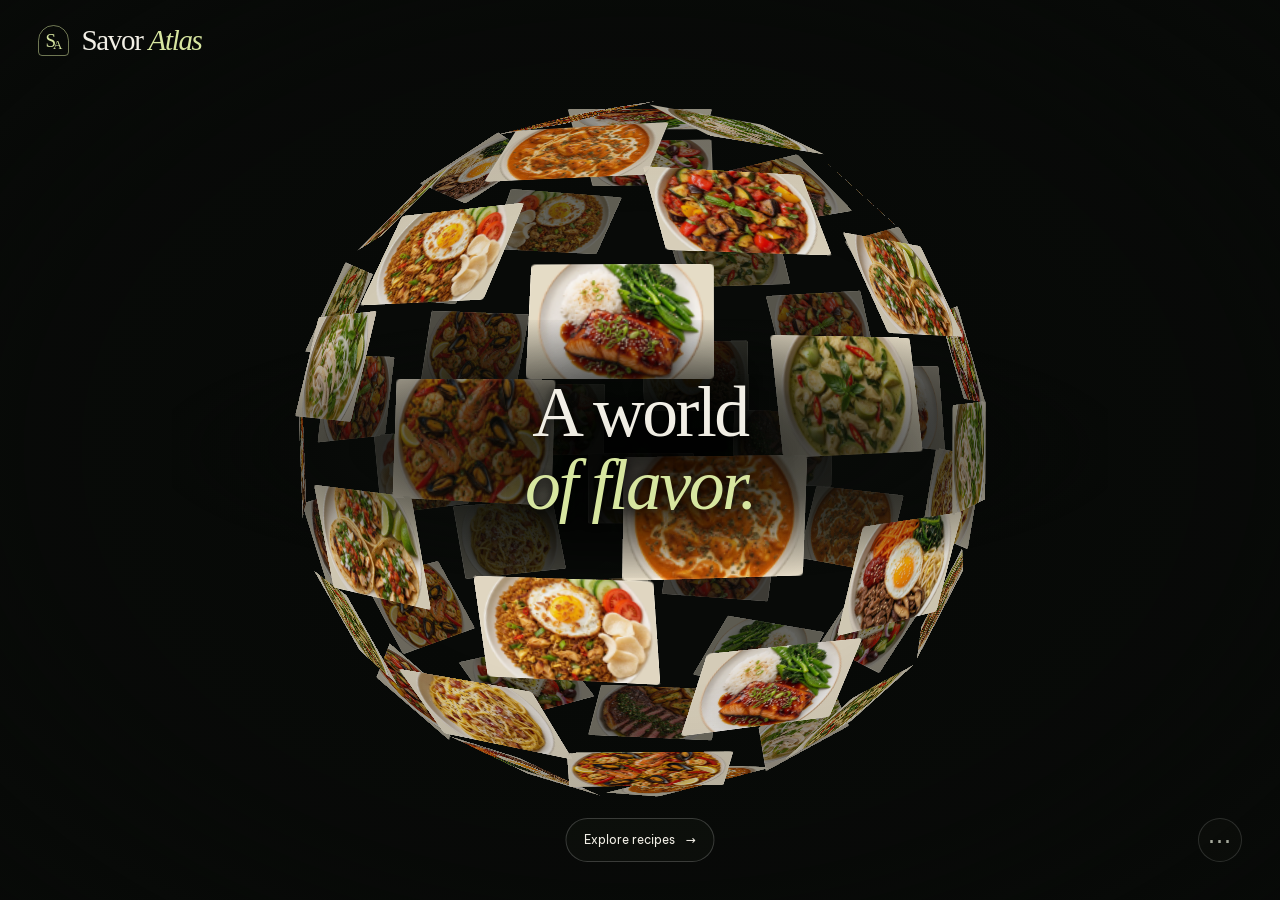
==== savor-atlas/index.html @ 6005f52f "Launch Savor Atlas world cooking experience" ====
<!doctype html>
<html lang="en">
<head>
<meta charset="utf-8"><meta name="viewport" content="width=device-width,initial-scale=1">
<meta name="description" content="Explore 12 signature dishes from 12 countries. Turn the globe, discover a recipe and cook it step by step.">
<meta name="theme-color" content="#080a08"><title>Savor Atlas — A world of recipes</title>
<link rel="icon" href="assets/cooking/favicon.svg" type="image/svg+xml">
<script>// A user's explicit choice applies to this site; the default follows the OS.
(() => {
  const key = 'savor-atlas:motion:v1';
  const system = matchMedia('(prefers-reduced-motion: reduce)');
  const changes = new EventTarget();
  const valid = value => ['system', 'full', 'reduced'].includes(value);
  let preference = 'system';
  try { const saved = localStorage.getItem(key); if (valid(saved)) preference = saved; } catch {}

  function syncFrames() {
    const message = {type: 'savor-atlas:motion', preference};
    if (parent !== window) parent.postMessage(message, location.origin);
    document.querySelector('#recipeFrame')?.contentWindow?.postMessage(message, location.origin);
  }
  function updateControls() {
    const full = document.documentElement.dataset.motion === 'full';
    document.querySelectorAll('[data-motion-toggle]').forEach(button => {
      button.setAttribute('aria-pressed', String(full));
      button.setAttribute('aria-label', full ? 'Reduce effects' : 'Enable effects');
      button.title = full ? 'Effects are on. Select to reduce motion.' : 'Enable rotation and transitions for this website.';
      button.querySelector('[data-motion-label]').textContent = full ? 'Effects: On' : 'Effects: Reduced';
    });
  }
  function apply(sync = true) {
    const reduce = preference === 'reduced' || preference === 'system' && system.matches;
    document.documentElement.dataset.motion = reduce ? 'reduced' : 'full';
    updateControls();
    changes.dispatchEvent(new Event('change'));
    if (sync) syncFrames();
  }
  window.SavorAtlasMotion = {
    get matches() { return document.documentElement.dataset.motion === 'reduced'; },
    addEventListener(...args) { changes.addEventListener(...args); },
    removeEventListener(...args) { changes.removeEventListener(...args); }
  };
  apply(false);
  document.addEventListener('DOMContentLoaded', updateControls, {once: true});
  document.addEventListener('click', event => {
    const button = event.target.closest('[data-motion-toggle]');
    if (!button) return;
    preference = window.SavorAtlasMotion.matches ? 'full' : 'reduced';
    try { localStorage.setItem(key, preference); } catch {}
    apply();
    const menu = button.closest('details');
    if (menu) { menu.open = false; menu.querySelector('summary').focus({preventScroll: true}); }
  });
  system.addEventListener('change', () => { if (preference === 'system') apply(); });
  addEventListener('storage', event => {
    if (event.key !== key && event.key !== null) return;
    preference = valid(event.newValue) ? event.newValue : 'system';
    apply(false);
  });
  addEventListener('message', event => {
    if (event.origin !== location.origin || !event.data || typeof event.data !== 'object') return;
    const child = document.querySelector('#recipeFrame')?.contentWindow;
    if (event.source !== child && !(parent !== window && event.source === parent)) return;
    if (event.data.type === 'savor-atlas:ready') syncFrames();
    else if (event.data.type === 'savor-atlas:motion' && valid(event.data.preference)) {
      preference = event.data.preference;
      apply(false);
    }
  });
})();
</script>
<style>@font-face{font-family:Be;src:url('assets/cooking/fonts/BeVietnamPro-Regular.ttf');font-display:swap;font-weight:400}
@font-face{font-family:Be;src:url('assets/cooking/fonts/BeVietnamPro-SemiBold.ttf');font-display:swap;font-weight:600}
:root{--bg:#080a08;--panel:#10130f;--ink:#f2efe6;--muted:#a7ab9e;--line:#ffffff24;--accent:#d7e6a0;--serif:Georgia,'Times New Roman',serif;--sans:Be,system-ui,sans-serif;--pad:clamp(18px,3vw,44px);--safe:env(safe-area-inset-bottom,0px);--ease:cubic-bezier(.22,.61,.36,1);--persp:1150px;--cw:170px;--hw:min(58vw,650px)}
*{box-sizing:border-box;margin:0;padding:0}html,body{height:100%;height:100dvh;overflow:hidden;background:var(--bg);color:var(--ink)}body{font:400 14px/1.5 var(--sans);-webkit-font-smoothing:antialiased}button,a{color:inherit;font:inherit;-webkit-tap-highlight-color:transparent;touch-action:manipulation}button{border:0;background:none;cursor:pointer}a{text-decoration:none}img{display:block;max-width:100%}[hidden]{display:none!important}button:focus-visible,a:focus-visible,[tabindex]:focus-visible,summary:focus-visible{outline:2px solid var(--accent);outline-offset:4px}.sr-only{position:absolute;width:1px;height:1px;overflow:hidden;clip:rect(0,0,0,0);white-space:nowrap}.skip-link{position:fixed;z-index:120;top:10px;left:16px;padding:12px 18px;background:var(--accent);color:#192019;transform:translateY(-180%)}.skip-link:focus{transform:none}
header{position:fixed;inset:0 0 auto;z-index:60;display:flex;align-items:center;padding:calc(18px + env(safe-area-inset-top,0px)) var(--pad) 18px;pointer-events:none}.brand{display:flex;align-items:center;gap:12px;min-height:44px;pointer-events:auto}.brand-name{font:400 29px/1 var(--serif);letter-spacing:-.045em}.brand-name em{color:var(--accent)}.brand-mark{height:31px;width:31px;border:1px solid #d7e6a080;border-radius:50% 50% 4px 4px;display:flex;justify-content:center;align-items:center;font:19px/1 var(--serif);color:var(--accent)}.brand-mark span{font-size:13px;margin-left:-3px;margin-top:8px}
#stage{position:fixed;inset:0;z-index:10;perspective:var(--persp);perspective-origin:50% 50%;overflow:hidden;touch-action:none;cursor:default;transition:opacity .35s}#stage.dragging{cursor:grabbing}#stage:focus-visible{outline-offset:-5px}#world,#orb{position:absolute;width:0;height:0;transform-style:preserve-3d}#world{top:var(--sphere-y,50%);left:50%;will-change:transform}#orb{top:0;left:0}#headline{position:absolute;top:var(--sphere-y,50%);left:50%;width:var(--hw);margin-left:calc(var(--hw)/-2);text-align:center;font:400 clamp(38px,5.6vw,80px)/1.02 var(--serif);letter-spacing:-.035em;pointer-events:none;user-select:none;text-shadow:0 2px 12px #000,0 4px 50px #0009;z-index:2}#headline .inner{position:absolute;top:0;left:0;width:100%;transform:translateY(-50%)}#headline .inner::before{content:'';position:absolute;inset:-38% -22%;background:radial-gradient(ellipse,#080a08df 0%,#080a08a3 36%,#080a0800 74%);z-index:-1}#headline em{font-weight:400;color:var(--accent)}
.sphere-card{position:absolute;top:0;left:0;width:var(--cw);height:calc(var(--cw)/1.5);margin-left:calc(var(--cw)/-2);margin-top:calc(var(--cw)/-3);cursor:pointer;user-select:none}.sphere-card figure{position:relative;width:100%;height:100%;overflow:hidden;border-radius:4px;background:#28291e;transition:box-shadow 180ms,filter 180ms}.sphere-card img{width:100%;height:100%;object-fit:cover;pointer-events:none;opacity:0;transition:opacity .5s}.sphere-card img.ready{opacity:1}.sphere-card figure::after{content:'';position:absolute;inset:0;background:rgba(8,10,8,var(--d,0));box-shadow:inset 0 0 0 1px #ffffff18;pointer-events:none}.sphere-card.is-previewed figure{box-shadow:0 0 0 2px var(--accent),0 0 25px #d7e6a026}#orb.previewing .sphere-card:not(.is-previewed) figure{filter:brightness(.9)}.vignette{position:fixed;inset:0;z-index:12;pointer-events:none;background:radial-gradient(ellipse at center,transparent 37%,#080a0820 68%,#080a08bb 100%)}
.button{display:inline-flex;align-items:center;justify-content:center;gap:10px;min-height:44px;padding:10px 18px;border:1px solid #ffffff30;border-radius:999px;background:#10150e80;font-size:12px;line-height:1.4;transition:background .2s,border-color .2s}.button:hover{border-color:#d7e6a080;background:#d7e6a00d}.hero-cta{position:fixed;z-index:25;left:50%;bottom:calc(38px + var(--safe));transform:translateX(-50%);max-width:calc(100vw - 128px);white-space:nowrap}.load-note{position:fixed;z-index:25;left:50%;bottom:10px;transform:translateX(-50%);max-width:calc(100vw - 112px);white-space:nowrap;text-align:center;font-size:10px;color:#9aa28f}
.atlas-controls{position:fixed;z-index:27;right:var(--pad);bottom:calc(38px + var(--safe));width:44px;height:44px}.atlas-controls summary{list-style:none;width:44px;height:44px;display:grid;place-items:center;border:1px solid #ffffff24;border-radius:50%;color:var(--muted);background:#10150e60;cursor:pointer;font-size:24px}.atlas-controls summary::-webkit-details-marker{display:none}.atlas-controls summary:hover,.atlas-controls[open] summary{border-color:#d7e6a070;color:var(--accent);background:var(--panel)}.atlas-options-panel{position:absolute;right:0;bottom:54px;width:210px;padding:7px;background:#10150ef5;border:1px solid #ffffff30;border-radius:12px;box-shadow:0 12px 30px #0007}.atlas-controls:not([open]) .atlas-options-panel{display:none}.atlas-options-panel .button{width:100%;justify-content:flex-start;border:0;border-radius:7px;background:none;font-size:12px}.atlas-options-panel .button:hover{background:#ffffff0a}.atlas-options-panel .button[aria-pressed=true]{color:var(--accent);background:#d7e6a018}
.sphere-preview{position:fixed;z-index:25;left:var(--pad);top:96px;width:278px;padding:14px;display:flex;align-items:center;gap:12px;border:1px solid #d7e6a040;border-radius:12px;background:#10150ef2;box-shadow:0 12px 36px #0005;pointer-events:none}.sphere-preview img{width:62px;height:52px;object-fit:cover;border-radius:5px}.sphere-preview p,.sphere-preview small{font-size:11px;color:var(--muted)}.sphere-preview h2{font:400 18px/1.3 var(--serif);margin:4px 0 6px;overflow-wrap:anywhere}
#recipeView{position:fixed;inset:0;z-index:100;background:#f5f1e8}#recipeFrame{width:100%;height:100%;border:0;display:block;background:#f5f1e8}#viewLoading{position:absolute;inset:0;display:grid;place-items:center;background:#f5f1e8;color:#30372f}#loadingBack{position:absolute;top:20px;right:24px;color:#30372f;border-color:#927044;background:#f5f1e8}body.recipe-view header,body.recipe-view .hero-layer,body.recipe-view .vignette{visibility:hidden}body.recipe-view #stage{opacity:0;pointer-events:none}
@media(max-width:520px){#headline{font-size:clamp(32px,10vw,40px)}.sphere-preview{width:min(278px,calc(100vw - 36px))}.brand-name{font-size:26px}.hero-cta .button{font-size:11px;padding:10px 13px}}
@media(max-height:520px){.hero-cta,.atlas-controls{bottom:12px}.load-note{display:none}#headline{font-size:clamp(26px,8.5vh,36px)}}
html[data-motion="reduced"] *,html[data-motion="reduced"] *::before,html[data-motion="reduced"] *::after{transition:none!important;animation:none!important;scroll-behavior:auto!important}
</style>
</head>
<body>
<a class="skip-link" href="#menu" id="skipMenu">Skip to recipes</a>
<header><a class="brand" href="#" id="homeLink" aria-label="Savor Atlas — Home"><span class="brand-mark" aria-hidden="true">S<span>A</span></span><span class="brand-name">Savor <em>Atlas</em></span></a></header>
<main id="stage" tabindex="0" aria-label="Interactive food globe" aria-describedby="sphereHelp"><div id="world"><div id="orb"></div></div><h1 id="headline"><span class="inner">A world<br><em>of flavor.</em></span></h1></main>
<div class="vignette" aria-hidden="true"></div>
<div class="hero-cta hero-layer"><button class="button" id="browseRecipes">Explore recipes <span aria-hidden="true">→</span></button></div>
<p id="loadNote" class="load-note hero-layer" role="status">Preparing something delicious…</p>
<details class="atlas-controls hero-layer" id="atlasOptions"><summary id="atlasOptionsToggle" aria-label="Globe settings"><span aria-hidden="true">⋯</span></summary><div class="atlas-options-panel"><button class="button" id="lockSphere" aria-pressed="false">Lock view</button><button class="button" id="resetSphere">Reset angle</button><button class="button" id="motionToggle" data-motion-toggle aria-label="Enable effects" aria-pressed="false"><span data-motion-label>Effects: Auto</span></button></div></details>
<div id="spherePreview" class="sphere-preview" hidden><img id="spherePreviewImage" alt=""><div><p id="spherePreviewMeta"></p><h2 id="spherePreviewTitle"></h2><small id="spherePreviewHint"></small></div></div>
<p class="sr-only" id="sphereHelp">Move your mouse or drag to turn the globe. Use arrow keys to rotate and Enter to open a recipe. Explore recipes opens the complete collection.</p><p class="sr-only" id="sphereStatus" role="status"></p>
<section id="recipeView" aria-label="Discover world recipes" hidden inert><iframe id="recipeFrame" title="Savor Atlas — Recipes and cooking guides" src="about:blank"></iframe><div id="viewLoading" role="status">Opening the kitchen…</div><button id="loadingBack" class="button">← Back to globe</button></section>
<script>const recipeData={
  "dishes": [
    {
      "id": "teriyaki-salmon",
      "name": "Salmon Teriyaki",
      "country": "Japan",
      "category": "Japan",
      "region": "East Asia",
      "description": "Glossy soy-and-mirin salmon, fluffy short-grain rice and crisp green vegetables. A little Japanese comfort for your dinner table.",
      "image": "teriyaki-salmon.webp",
      "prepMinutes": 10,
      "cookMinutes": 20,
      "totalMinutes": 30,
      "time": "30 min",
      "servings": 2,
      "difficulty": "Home-kitchen friendly",
      "quantities": [
        [
          "Salmon fillets",
          350,
          "g"
        ],
        [
          "Short-grain rice, dry",
          150,
          "g"
        ],
        [
          "Water for rice",
          180,
          "ml"
        ],
        [
          "Broccolini or green beans",
          150,
          "g"
        ],
        [
          "Soy sauce",
          2,
          "tbsp"
        ],
        [
          "Mirin",
          2,
          "tbsp"
        ],
        [
          "Sake",
          1,
          "tbsp"
        ],
        [
          "Sugar",
          1,
          "tsp"
        ],
        [
          "Neutral oil",
          1,
          "tbsp"
        ],
        [
          "Sesame seeds",
          1,
          "tsp"
        ],
        [
          "Scallion",
          1,
          "stalk"
        ]
      ],
      "ingredients": [
        "salmon",
        "rice",
        "soy",
        "seeds"
      ],
      "tags": [
        "Japan",
        "East Asia",
        "Step-by-step"
      ],
      "steps": [
        [
          "Cook the rice",
          "Rinse the rice until the water is mostly clear. Add the measured rice water, or follow your rice cooker’s guidance for the rice you use. Cook, then let it stand covered for 10 minutes."
        ],
        [
          "Mix the teriyaki sauce",
          "Stir together soy sauce, mirin, sake and sugar. Pat the salmon dry and check for pin bones. Thinly slice the scallion."
        ],
        [
          "Cook the vegetables",
          "Steam the broccolini or green beans for 3–5 minutes until bright and tender. Set aside while you cook the fish."
        ],
        [
          "Sear and glaze the salmon",
          "Heat the oil over medium heat. Place the salmon skin-side down for about 4–5 minutes, turn and cook the other side. Add the sauce and simmer gently, spooning it over the fish. Check the thickest part reaches 63°C / 145°F."
        ],
        [
          "Bring it to the table",
          "Serve the glazed salmon with rice and vegetables. Spoon over a little reduced sauce and finish with sesame seeds and scallion."
        ]
      ],
      "tip": "Reduce the glaze gently: soy sauce can become too salty if boiled down too far.",
      "safety": "Cook fish and shellfish to 63°C / 145°F, checked with a food thermometer. Cooking times vary with the thickness of the food.",
      "safetySource": "https://www.fsis.usda.gov/food-safety/safe-food-handling-and-preparation/food-safety-basics/safe-temperature-chart",
      "safetySourceLabel": "Safe cooking temperatures — USDA FSIS"
    },
    {
      "id": "argentine-steak",
      "name": "Bife de Chorizo",
      "country": "Argentina",
      "category": "Argentina",
      "region": "South America",
      "description": "Argentine striploin steak with parsley chimichurri and golden potato wedges. Despite its name, this is a steak, not a sausage.",
      "image": "argentine-steak.webp",
      "prepMinutes": 15,
      "cookMinutes": 30,
      "totalMinutes": 45,
      "time": "45 min",
      "servings": 2,
      "difficulty": "Home-kitchen friendly",
      "quantities": [
        [
          "Striploin steak",
          400,
          "g"
        ],
        [
          "Potatoes",
          350,
          "g"
        ],
        [
          "Flat-leaf parsley",
          20,
          "g"
        ],
        [
          "Garlic",
          2,
          "cloves"
        ],
        [
          "Olive oil",
          3,
          "tbsp"
        ],
        [
          "Red wine vinegar",
          1,
          "tbsp"
        ],
        [
          "Dried oregano",
          0.5,
          "tsp"
        ],
        [
          "Chili flakes",
          0.25,
          "tsp"
        ],
        [
          "Salt",
          0.5,
          "tsp"
        ],
        [
          "Black pepper",
          0.25,
          "tsp"
        ]
      ],
      "ingredients": [
        "beef",
        "potato",
        "herbs",
        "garlic"
      ],
      "tags": [
        "Argentina",
        "South America",
        "Step-by-step"
      ],
      "steps": [
        [
          "Roast the potatoes",
          "Heat the oven to 220°C / 425°F. Cut potatoes into wedges and toss with one third of the oil and a little salt. Roast for 25–30 minutes, turning once, until tender and golden."
        ],
        [
          "Make the chimichurri",
          "Finely chop parsley and garlic. Mix with the remaining olive oil, vinegar, oregano, chili flakes and a little salt. Let it sit while the steak cooks."
        ],
        [
          "Sear the steak",
          "Pat the steak dry and season with the remaining salt and pepper. Heat a heavy pan over medium-high heat. Sear for roughly 3–4 minutes per side; adjust for thickness and reduce the heat if the surface darkens too quickly."
        ],
        [
          "Check and rest",
          "Use a food thermometer: the middle of a whole-cut steak should reach at least 63°C / 145°F. Rest on a clean plate for at least 3 minutes before slicing."
        ],
        [
          "Serve with the herbs",
          "Slice across the grain, spoon chimichurri over the steak and add the potato wedges. Put any extra chimichurri on the table."
        ]
      ],
      "tip": "Chop the herbs by hand for a loose, bright chimichurri rather than a smooth puree.",
      "safety": "For whole-cut beef, reach at least 63°C / 145°F and rest for at least 3 minutes before slicing. Use a food thermometer rather than color alone.",
      "safetySource": "https://www.fsis.usda.gov/food-safety/safe-food-handling-and-preparation/food-safety-basics/safe-temperature-chart",
      "safetySourceLabel": "Safe cooking temperatures — USDA FSIS"
    },
    {
      "id": "thai-green-curry",
      "name": "Thai Green Curry",
      "country": "Thailand",
      "category": "Thailand",
      "region": "Southeast Asia",
      "description": "Fragrant green curry with chicken, coconut milk, tender eggplant and Thai basil. A home-kitchen version of gaeng khiao wan gai.",
      "image": "thai-green-curry.webp",
      "prepMinutes": 15,
      "cookMinutes": 20,
      "totalMinutes": 35,
      "time": "35 min",
      "servings": 2,
      "difficulty": "Home-kitchen friendly",
      "quantities": [
        [
          "Boneless chicken thigh",
          300,
          "g"
        ],
        [
          "Coconut milk",
          400,
          "ml"
        ],
        [
          "Thai green curry paste",
          1.5,
          "tbsp"
        ],
        [
          "Thai eggplants or small eggplant",
          200,
          "g"
        ],
        [
          "Water or unsalted stock",
          100,
          "ml"
        ],
        [
          "Fish sauce",
          1,
          "tbsp"
        ],
        [
          "Palm or brown sugar",
          1,
          "tsp"
        ],
        [
          "Thai basil",
          10,
          "g"
        ],
        [
          "Makrut lime leaves",
          3,
          "leaves"
        ],
        [
          "Red chili",
          0.5,
          "piece"
        ],
        [
          "Neutral oil",
          1,
          "tbsp"
        ],
        [
          "Jasmine rice, dry",
          150,
          "g"
        ]
      ],
      "ingredients": [
        "chicken",
        "coconut",
        "eggplant",
        "herbs"
      ],
      "tags": [
        "Thailand",
        "Southeast Asia",
        "Step-by-step"
      ],
      "steps": [
        [
          "Prepare the rice and vegetables",
          "Cook jasmine rice according to its package instructions. Cut eggplant into bite-size pieces, slice the chili and tear the lime leaves. Slice the chicken using a separate board."
        ],
        [
          "Bloom the curry paste",
          "Heat the oil over medium heat. Stir in the green curry paste for about 1 minute until fragrant; lower the heat if it catches."
        ],
        [
          "Build the coconut sauce",
          "Stir in a little coconut milk until the paste loosens, then add the rest along with the stock or water and lime leaves. Bring to a gentle simmer."
        ],
        [
          "Simmer the chicken and eggplant",
          "Add chicken and eggplant. Simmer gently for 10–15 minutes, until the eggplant is tender and the thickest chicken pieces reach 74°C / 165°F."
        ],
        [
          "Balance and finish",
          "Add fish sauce and sugar a little at a time, tasting as you go because curry pastes vary in saltiness. Stir in Thai basil and chili, remove the lime leaves and serve with rice."
        ]
      ],
      "tip": "Start with less curry paste if you are sensitive to heat; you can add more before the chicken goes in.",
      "safety": "Cook chicken to 74°C / 165°F at its thickest point, checked with a food thermometer. Keep raw poultry and its utensils separate from ready-to-eat ingredients.",
      "safetySource": "https://www.fsis.usda.gov/food-safety/safe-food-handling-and-preparation/food-safety-basics/safe-temperature-chart",
      "safetySourceLabel": "Safe cooking temperatures — USDA FSIS"
    },
    {
      "id": "chicken-pho",
      "name": "Chicken Pho",
      "country": "Vietnam",
      "category": "Vietnam",
      "region": "Southeast Asia",
      "description": "A weeknight take on Vietnam’s pho ga: clear, ginger-scented broth, tender chicken, rice noodles and a generous handful of herbs.",
      "image": "chicken-pho.webp",
      "prepMinutes": 15,
      "cookMinutes": 30,
      "totalMinutes": 45,
      "time": "45 min",
      "servings": 2,
      "difficulty": "Home-kitchen friendly",
      "quantities": [
        [
          "Boneless chicken breast",
          300,
          "g"
        ],
        [
          "Unsalted chicken stock",
          1200,
          "ml"
        ],
        [
          "Dried flat rice noodles",
          160,
          "g"
        ],
        [
          "Onion",
          1,
          "piece"
        ],
        [
          "Fresh ginger",
          30,
          "g"
        ],
        [
          "Star anise",
          2,
          "pieces"
        ],
        [
          "Cinnamon stick",
          0.5,
          "piece"
        ],
        [
          "Fish sauce",
          1.5,
          "tbsp"
        ],
        [
          "Sugar",
          1,
          "tsp"
        ],
        [
          "Scallions",
          2,
          "stalks"
        ],
        [
          "Cilantro and Thai basil",
          20,
          "g"
        ],
        [
          "Lime",
          1,
          "piece"
        ]
      ],
      "ingredients": [
        "chicken",
        "noodles",
        "ginger",
        "herbs"
      ],
      "tags": [
        "Vietnam",
        "Southeast Asia",
        "Step-by-step"
      ],
      "steps": [
        [
          "Toast the aromatics",
          "Halve the onion and ginger. Place cut-side down in a dry pan over medium-high heat for a few minutes until lightly charred. Briefly toast star anise and cinnamon until fragrant."
        ],
        [
          "Infuse the broth",
          "Add stock, onion, ginger and spices to a pot. Bring to a simmer and infuse for 10 minutes. This shortcut uses prepared stock rather than a long-simmered bone broth."
        ],
        [
          "Poach the chicken",
          "Add chicken and maintain a gentle simmer for about 12–18 minutes. Check the thickest part reaches 74°C / 165°F, then transfer to a clean plate and shred or slice."
        ],
        [
          "Prepare the noodles",
          "Cook rice noodles according to the packet, drain and divide between warm bowls. Thinly slice scallions and rinse the herbs."
        ],
        [
          "Season and assemble",
          "Strain the broth and season with fish sauce and sugar to taste. Add chicken to the noodles, pour over piping-hot broth, and finish with scallions, herbs and lime wedges."
        ]
      ],
      "tip": "A gentle simmer keeps the broth clear. Taste before adding more fish sauce because prepared stocks differ.",
      "safety": "Cook chicken to 74°C / 165°F at its thickest point, checked with a food thermometer. Keep raw poultry and its utensils separate from ready-to-eat ingredients.",
      "safetySource": "https://www.fsis.usda.gov/food-safety/safe-food-handling-and-preparation/food-safety-basics/safe-temperature-chart",
      "safetySourceLabel": "Safe cooking temperatures — USDA FSIS"
    },
    {
      "id": "carbonara",
      "name": "Spaghetti Carbonara",
      "country": "Italy",
      "category": "Italy",
      "region": "Southern Europe",
      "description": "A Roman classic of spaghetti, guanciale, Pecorino and black pepper. The silky sauce comes from eggs and pasta water, not cream.",
      "image": "carbonara.webp",
      "prepMinutes": 10,
      "cookMinutes": 15,
      "totalMinutes": 25,
      "time": "25 min",
      "servings": 2,
      "difficulty": "Home-kitchen friendly",
      "quantities": [
        [
          "Spaghetti",
          180,
          "g"
        ],
        [
          "Guanciale",
          80,
          "g"
        ],
        [
          "Pasteurized whole egg",
          1,
          "piece"
        ],
        [
          "Pasteurized egg yolks",
          2,
          "pieces"
        ],
        [
          "Pecorino Romano, grated",
          45,
          "g"
        ],
        [
          "Black pepper",
          0.5,
          "tsp"
        ],
        [
          "Salt for pasta water",
          1,
          "tsp"
        ],
        [
          "Reserved pasta water",
          120,
          "ml"
        ]
      ],
      "ingredients": [
        "pasta",
        "egg",
        "pecorino",
        "pepper"
      ],
      "tags": [
        "Italy",
        "Southern Europe",
        "Step-by-step"
      ],
      "steps": [
        [
          "Start the pasta",
          "Bring a pot of water to a boil and add a modest amount of salt. Cook spaghetti until al dente, following its package timing. Reserve the measured pasta water before draining."
        ],
        [
          "Render the guanciale",
          "Cut guanciale into small strips or cubes. Place in a cool skillet, bring to medium heat and cook for about 5–8 minutes until golden and its fat has rendered."
        ],
        [
          "Whisk the egg mixture",
          "In a bowl, whisk pasteurized egg and yolks with Pecorino and most of the black pepper. Add a spoonful of warm pasta water to loosen the mixture."
        ],
        [
          "Toss away from direct heat",
          "Toss drained pasta with guanciale and its fat. Take the pan completely off the heat and wait briefly so it is not sizzling, then add the egg mixture while tossing constantly."
        ],
        [
          "Make it silky",
          "Add reserved pasta water a little at a time until the sauce is glossy and coats the strands. Serve immediately with remaining pepper and a little extra cheese if desired."
        ]
      ],
      "tip": "Keep the pan off direct heat when adding the eggs. A hot, dry pan will scramble the sauce.",
      "safety": "Use pasteurized eggs for this gently heated sauce. Residual pasta heat does not reliably make an ordinary raw egg safe.",
      "safetySource": "https://www.fda.gov/food/buy-store-serve-safe-food/what-you-need-know-about-egg-safety",
      "safetySourceLabel": "Egg safety — FDA"
    },
    {
      "id": "seafood-paella",
      "name": "Seafood Paella",
      "country": "Spain",
      "category": "Spain",
      "region": "Southern Europe",
      "description": "Saffron-gold rice, shrimp, mussels and sweet pepper, cooked in a wide pan. A seafood paella adapted for a home stovetop.",
      "image": "seafood-paella.webp",
      "prepMinutes": 15,
      "cookMinutes": 30,
      "totalMinutes": 45,
      "time": "45 min",
      "servings": 2,
      "difficulty": "Home-kitchen friendly",
      "quantities": [
        [
          "Bomba or other paella rice",
          180,
          "g"
        ],
        [
          "Raw shrimp",
          200,
          "g"
        ],
        [
          "Fresh mussels, scrubbed",
          250,
          "g"
        ],
        [
          "Hot seafood stock",
          650,
          "ml"
        ],
        [
          "Tomato, grated",
          120,
          "g"
        ],
        [
          "Red bell pepper",
          100,
          "g"
        ],
        [
          "Garlic",
          2,
          "cloves"
        ],
        [
          "Olive oil",
          2,
          "tbsp"
        ],
        [
          "Smoked paprika",
          0.5,
          "tsp"
        ],
        [
          "Saffron",
          0.1,
          "g"
        ],
        [
          "Lemon",
          1,
          "piece"
        ],
        [
          "Salt",
          0.25,
          "tsp"
        ]
      ],
      "ingredients": [
        "rice",
        "shrimp",
        "saffron",
        "tomato"
      ],
      "tags": [
        "Spain",
        "Southern Europe",
        "Step-by-step"
      ],
      "steps": [
        [
          "Prepare the seafood",
          "Clean the shrimp and scrub and debeard the mussels. Discard cracked mussels and any open ones that do not close when tapped. Warm the stock and add saffron."
        ],
        [
          "Build the sofrito",
          "Heat oil in a wide skillet. Soften sliced pepper for 4–5 minutes. Add minced garlic, grated tomato and paprika; cook for 3–4 minutes until the tomato thickens."
        ],
        [
          "Add the rice",
          "Stir in the dry rice for 1 minute. Pour in hot saffron stock, spread the rice into an even layer and bring to a steady simmer. Taste the liquid and adjust salt if needed."
        ],
        [
          "Cook without constant stirring",
          "Simmer for about 10 minutes, then arrange the seafood on top. Cook another 8–12 minutes, adding a little hot water if needed. Seafood should reach 63°C / 145°F; discard mussels that remain closed after cooking."
        ],
        [
          "Rest and serve",
          "When the rice is tender and the liquid absorbed, remove from heat and cover loosely for 5 minutes. Serve with lemon wedges. Avoid scraping the pan if the bottom has burned."
        ]
      ],
      "tip": "The rice should simmer in a thin, even layer. Use a wider pan, rather than a deeper pot, when scaling up.",
      "safety": "Cook fish and shellfish to 63°C / 145°F, checked with a food thermometer. Cooking times vary with the thickness of the food.",
      "safetySource": "https://www.fsis.usda.gov/food-safety/safe-food-handling-and-preparation/food-safety-basics/safe-temperature-chart",
      "safetySourceLabel": "Safe cooking temperatures — USDA FSIS"
    },
    {
      "id": "butter-chicken",
      "name": "Butter Chicken",
      "country": "India",
      "category": "India",
      "region": "South Asia",
      "description": "A home-style murgh makhani with tender chicken, spiced tomato sauce, butter and a swirl of cream. Rich, fragrant and gently warming.",
      "image": "butter-chicken.webp",
      "prepMinutes": 25,
      "cookMinutes": 25,
      "totalMinutes": 50,
      "time": "50 min",
      "servings": 2,
      "difficulty": "Home-kitchen friendly",
      "quantities": [
        [
          "Boneless chicken thigh",
          350,
          "g"
        ],
        [
          "Plain yogurt",
          80,
          "g"
        ],
        [
          "Crushed tomatoes",
          300,
          "g"
        ],
        [
          "Butter",
          25,
          "g"
        ],
        [
          "Heavy cream",
          60,
          "ml"
        ],
        [
          "Garlic",
          3,
          "cloves"
        ],
        [
          "Fresh ginger",
          15,
          "g"
        ],
        [
          "Garam masala",
          1,
          "tsp"
        ],
        [
          "Ground cumin",
          0.5,
          "tsp"
        ],
        [
          "Kashmiri chili powder",
          0.5,
          "tsp"
        ],
        [
          "Dried fenugreek leaves",
          1,
          "tsp"
        ],
        [
          "Salt",
          0.5,
          "tsp"
        ],
        [
          "Basmati rice, dry",
          150,
          "g"
        ]
      ],
      "ingredients": [
        "chicken",
        "tomato",
        "butter",
        "spices"
      ],
      "tags": [
        "India",
        "South Asia",
        "Step-by-step"
      ],
      "steps": [
        [
          "Marinate the chicken",
          "Cut chicken into bite-size pieces. Mix with yogurt, half the grated garlic and ginger, half the garam masala, cumin, chili powder and a little salt. Cover and refrigerate for 20 minutes."
        ],
        [
          "Prepare the rice",
          "Cook basmati rice according to its packet instructions while the chicken marinates. Keep it covered until serving."
        ],
        [
          "Brown the chicken",
          "Heat half the butter in a skillet over medium heat. Lift chicken from the marinade and brown for 2–3 minutes per side. It will finish cooking in the sauce. Discard leftover raw marinade."
        ],
        [
          "Make the tomato sauce",
          "Add remaining butter, garlic and ginger to a clean section of the pan. Stir briefly, then add tomatoes and remaining garam masala. Simmer for 10 minutes; add a splash of water if too thick."
        ],
        [
          "Finish gently",
          "Return chicken to the sauce and simmer until every piece reaches 74°C / 165°F. Lower the heat and stir in cream and crushed fenugreek. Taste, adjust salt and serve with rice."
        ]
      ],
      "tip": "Do not boil hard after adding cream. A longer refrigerated marinade is optional; the stated time includes a short 20-minute marinade.",
      "safety": "Cook chicken to 74°C / 165°F at its thickest point, checked with a food thermometer. Keep raw poultry and its utensils separate from ready-to-eat ingredients.",
      "safetySource": "https://www.fsis.usda.gov/food-safety/safe-food-handling-and-preparation/food-safety-basics/safe-temperature-chart",
      "safetySourceLabel": "Safe cooking temperatures — USDA FSIS"
    },
    {
      "id": "ratatouille",
      "name": "Ratatouille",
      "country": "France",
      "category": "France",
      "region": "Western Europe",
      "description": "A rustic Provençal vegetable stew of eggplant, zucchini, peppers and ripe tomatoes. Simple ingredients, softened slowly into something generous.",
      "image": "ratatouille.webp",
      "prepMinutes": 15,
      "cookMinutes": 35,
      "totalMinutes": 50,
      "time": "50 min",
      "servings": 2,
      "difficulty": "Home-kitchen friendly",
      "quantities": [
        [
          "Eggplant",
          250,
          "g"
        ],
        [
          "Zucchini",
          200,
          "g"
        ],
        [
          "Bell pepper",
          150,
          "g"
        ],
        [
          "Ripe tomatoes",
          300,
          "g"
        ],
        [
          "Onion",
          1,
          "piece"
        ],
        [
          "Garlic",
          2,
          "cloves"
        ],
        [
          "Olive oil",
          3,
          "tbsp"
        ],
        [
          "Fresh basil",
          10,
          "g"
        ],
        [
          "Dried thyme",
          0.5,
          "tsp"
        ],
        [
          "Salt",
          0.5,
          "tsp"
        ],
        [
          "Black pepper",
          0.25,
          "tsp"
        ]
      ],
      "ingredients": [
        "eggplant",
        "zucchini",
        "tomato",
        "herbs"
      ],
      "tags": [
        "France",
        "Western Europe",
        "Step-by-step"
      ],
      "steps": [
        [
          "Cut the vegetables",
          "Dice eggplant, zucchini, pepper and tomatoes into similar bite-size pieces. Chop onion and garlic. Keep each vegetable separate."
        ],
        [
          "Brown the eggplant",
          "Heat half the oil in a wide, heavy pot over medium heat. Brown eggplant for 6–8 minutes, working in batches if necessary. Transfer to a bowl."
        ],
        [
          "Soften the base",
          "Add the remaining oil and soften onion and pepper for 5 minutes. Stir in garlic, then zucchini, and cook for another 3–4 minutes."
        ],
        [
          "Simmer slowly",
          "Return eggplant and add tomatoes, thyme, salt and pepper. Cover and simmer gently for 20–25 minutes, stirring occasionally. Uncover toward the end if the stew is too watery."
        ],
        [
          "Finish with basil",
          "Taste and adjust seasoning. Tear basil over the vegetables and let the pot rest for a few minutes before serving with bread, rice or on its own."
        ]
      ],
      "tip": "Browning the eggplant separately adds flavor and keeps the vegetables from collapsing into a puree.",
      "safety": "",
      "safetySource": "https://www.fsis.usda.gov/food-safety/safe-food-handling-and-preparation/food-safety-basics/safe-temperature-chart",
      "safetySourceLabel": "Safe cooking temperatures — USDA FSIS"
    },
    {
      "id": "bibimbap",
      "name": "Bibimbap",
      "country": "South Korea",
      "category": "South Korea",
      "region": "East Asia",
      "description": "A colorful rice bowl with separately cooked vegetables, savory beef, gochujang and a fried egg. Mix everything together just before eating.",
      "image": "bibimbap.webp",
      "prepMinutes": 20,
      "cookMinutes": 20,
      "totalMinutes": 40,
      "time": "40 min",
      "servings": 2,
      "difficulty": "Home-kitchen friendly",
      "quantities": [
        [
          "Short-grain rice, dry",
          150,
          "g"
        ],
        [
          "Water for rice",
          180,
          "ml"
        ],
        [
          "Beef sirloin, thinly sliced",
          180,
          "g"
        ],
        [
          "Carrot",
          100,
          "g"
        ],
        [
          "Spinach",
          100,
          "g"
        ],
        [
          "Bean sprouts",
          100,
          "g"
        ],
        [
          "Shiitake mushrooms",
          100,
          "g"
        ],
        [
          "Eggs",
          2,
          "pieces"
        ],
        [
          "Gochujang",
          1,
          "tbsp"
        ],
        [
          "Soy sauce",
          1,
          "tbsp"
        ],
        [
          "Sesame oil",
          2,
          "tsp"
        ],
        [
          "Neutral oil",
          1,
          "tbsp"
        ],
        [
          "Sesame seeds",
          1,
          "tsp"
        ],
        [
          "Garlic",
          1,
          "clove"
        ]
      ],
      "ingredients": [
        "rice",
        "beef",
        "egg",
        "gochujang"
      ],
      "tags": [
        "South Korea",
        "East Asia",
        "Step-by-step"
      ],
      "steps": [
        [
          "Cook rice and prepare the toppings",
          "Rinse and cook rice with its measured water, following your rice cooker’s guidance. Julienne carrots, slice mushrooms and mince garlic. Rinse spinach and bean sprouts."
        ],
        [
          "Cook the vegetables separately",
          "Blanch spinach and bean sprouts until tender, drain well and season with a little sesame oil. Sauté carrots and mushrooms separately in small portions of neutral oil."
        ],
        [
          "Cook the beef",
          "Toss beef with soy sauce and garlic. Stir-fry over medium-high heat until cooked through. For whole-cut beef, check 63°C / 145°F and allow at least 3 minutes of rest before serving."
        ],
        [
          "Prepare sauce and eggs",
          "Loosen gochujang with a little water and remaining sesame oil. Fry the eggs in the remaining neutral oil until the whites and yolks are firm."
        ],
        [
          "Arrange, then mix",
          "Divide rice between bowls. Arrange each vegetable and beef in separate sections. Add the eggs, gochujang sauce and sesame seeds. Mix thoroughly at the table so every bite gets a little of everything."
        ]
      ],
      "tip": "Cook each topping separately so its flavor and color stay distinct. Add gochujang gradually to control the heat.",
      "safety": "For whole-cut beef, reach at least 63°C / 145°F and rest for at least 3 minutes before slicing. Use a food thermometer rather than color alone. Cook eggs until both whites and yolks are firm.",
      "safetySource": "https://www.fsis.usda.gov/food-safety/safe-food-handling-and-preparation/food-safety-basics/safe-temperature-chart",
      "safetySourceLabel": "Safe cooking temperatures — USDA FSIS"
    },
    {
      "id": "chicken-tacos",
      "name": "Chicken Tacos",
      "country": "Mexico",
      "category": "Mexico",
      "region": "North America",
      "description": "Soft corn tortillas with lime-marinated chicken, white onion, cilantro and salsa. Bright, simple tacos made for sharing.",
      "image": "chicken-tacos.webp",
      "prepMinutes": 20,
      "cookMinutes": 15,
      "totalMinutes": 35,
      "time": "35 min",
      "servings": 2,
      "difficulty": "Home-kitchen friendly",
      "quantities": [
        [
          "Boneless chicken thigh",
          350,
          "g"
        ],
        [
          "Small corn tortillas",
          6,
          "pieces"
        ],
        [
          "Limes",
          2,
          "pieces"
        ],
        [
          "White onion",
          0.5,
          "piece"
        ],
        [
          "Cilantro",
          15,
          "g"
        ],
        [
          "Red salsa",
          4,
          "tbsp"
        ],
        [
          "Neutral oil",
          1,
          "tbsp"
        ],
        [
          "Ground cumin",
          0.5,
          "tsp"
        ],
        [
          "Smoked paprika",
          0.5,
          "tsp"
        ],
        [
          "Dried oregano",
          0.5,
          "tsp"
        ],
        [
          "Garlic",
          2,
          "cloves"
        ],
        [
          "Salt",
          0.5,
          "tsp"
        ]
      ],
      "ingredients": [
        "chicken",
        "tortilla",
        "lime",
        "herbs"
      ],
      "tags": [
        "Mexico",
        "North America",
        "Step-by-step"
      ],
      "steps": [
        [
          "Marinate the chicken",
          "Mix the oil, juice from half the limes, minced garlic, cumin, paprika, oregano and salt. Coat chicken and refrigerate for 15 minutes. Reserve the remaining limes for serving."
        ],
        [
          "Prepare the fresh toppings",
          "Finely chop onion and cilantro. Put them in separate bowls with the salsa. Keep this work surface separate from raw chicken preparation."
        ],
        [
          "Sear the chicken",
          "Heat a skillet over medium-high heat. Lift chicken from the marinade and cook for about 5–7 minutes per side, adjusting heat for thickness. Check the thickest part reaches 74°C / 165°F. Discard leftover raw marinade."
        ],
        [
          "Rest and warm the tortillas",
          "Rest chicken on a clean board for 3 minutes, then chop into small pieces. Warm corn tortillas briefly on both sides in a dry pan and keep wrapped in a clean towel."
        ],
        [
          "Build your tacos",
          "Fill the warm tortillas with chicken. Add onion, cilantro and salsa, then squeeze lime over each taco. Serve immediately while the tortillas are soft."
        ]
      ],
      "tip": "Warm tortillas one at a time and keep them covered; cold corn tortillas are more likely to split.",
      "safety": "Cook chicken to 74°C / 165°F at its thickest point, checked with a food thermometer. Keep raw poultry and its utensils separate from ready-to-eat ingredients.",
      "safetySource": "https://www.fsis.usda.gov/food-safety/safe-food-handling-and-preparation/food-safety-basics/safe-temperature-chart",
      "safetySourceLabel": "Safe cooking temperatures — USDA FSIS"
    },
    {
      "id": "greek-salad",
      "name": "Horiatiki Salad",
      "country": "Greece",
      "category": "Greece",
      "region": "Southern Europe",
      "description": "Greece’s village salad: ripe tomatoes, cucumber, olives and a generous piece of feta. No lettuce needed—let the vegetables do the talking.",
      "image": "greek-salad.webp",
      "prepMinutes": 15,
      "cookMinutes": 0,
      "totalMinutes": 15,
      "time": "15 min",
      "servings": 2,
      "difficulty": "Home-kitchen friendly",
      "quantities": [
        [
          "Ripe tomatoes",
          300,
          "g"
        ],
        [
          "Cucumber",
          200,
          "g"
        ],
        [
          "Green bell pepper",
          100,
          "g"
        ],
        [
          "Red onion",
          0.5,
          "piece"
        ],
        [
          "Feta cheese",
          120,
          "g"
        ],
        [
          "Kalamata olives",
          60,
          "g"
        ],
        [
          "Extra-virgin olive oil",
          2,
          "tbsp"
        ],
        [
          "Red wine vinegar",
          1,
          "tbsp"
        ],
        [
          "Dried oregano",
          0.5,
          "tsp"
        ],
        [
          "Salt",
          0.25,
          "tsp"
        ]
      ],
      "ingredients": [
        "tomato",
        "cucumber",
        "feta",
        "olive"
      ],
      "tags": [
        "Greece",
        "Southern Europe",
        "Step-by-step"
      ],
      "steps": [
        [
          "Prepare the vegetables",
          "Wash and dry tomatoes, cucumber and pepper. Cut tomatoes into wedges and cucumber into chunky half-moons. Slice pepper into thin strips."
        ],
        [
          "Slice the onion",
          "Thinly slice the red onion. If you prefer a milder flavor, soak it in cold water for 5 minutes, then drain thoroughly."
        ],
        [
          "Dress lightly",
          "Combine vegetables and olives in a bowl. Add olive oil, vinegar and a small pinch of salt. Toss gently; remember feta and olives will add salt too."
        ],
        [
          "Add the feta",
          "Place the feta on top in one generous piece or a few large chunks. Sprinkle with oregano and spoon a little dressing over it."
        ],
        [
          "Serve straight away",
          "Let the salad stand for 5 minutes so the tomatoes release some juice, then serve. A piece of bread is lovely for the dressing left in the bowl."
        ]
      ],
      "tip": "Use the ripest tomatoes you can find, and keep the feta in generous pieces rather than crumbling it finely.",
      "safety": "",
      "safetySource": "https://www.fsis.usda.gov/food-safety/safe-food-handling-and-preparation/food-safety-basics/safe-temperature-chart",
      "safetySourceLabel": "Safe cooking temperatures — USDA FSIS"
    },
    {
      "id": "nasi-goreng",
      "name": "Nasi Goreng",
      "country": "Indonesia",
      "category": "Indonesia",
      "region": "Southeast Asia",
      "description": "Indonesian fried rice with sweet kecap manis, savory chicken and a fried egg. Cucumber, tomato and crackers bring freshness and crunch.",
      "image": "nasi-goreng.webp",
      "prepMinutes": 15,
      "cookMinutes": 15,
      "totalMinutes": 30,
      "time": "30 min",
      "servings": 2,
      "difficulty": "Home-kitchen friendly",
      "quantities": [
        [
          "Cooked, chilled rice",
          400,
          "g"
        ],
        [
          "Boneless chicken thigh",
          180,
          "g"
        ],
        [
          "Eggs",
          2,
          "pieces"
        ],
        [
          "Shallots",
          2,
          "pieces"
        ],
        [
          "Garlic",
          2,
          "cloves"
        ],
        [
          "Kecap manis",
          1.5,
          "tbsp"
        ],
        [
          "Sambal oelek",
          1,
          "tsp"
        ],
        [
          "Fish sauce",
          1,
          "tsp"
        ],
        [
          "Neutral oil",
          1.5,
          "tbsp"
        ],
        [
          "Scallions",
          2,
          "stalks"
        ],
        [
          "Cucumber",
          100,
          "g"
        ],
        [
          "Tomato",
          100,
          "g"
        ],
        [
          "Shrimp crackers",
          4,
          "pieces"
        ]
      ],
      "ingredients": [
        "rice",
        "chicken",
        "egg",
        "kecap"
      ],
      "tags": [
        "Indonesia",
        "Southeast Asia",
        "Step-by-step"
      ],
      "steps": [
        [
          "Prepare cold rice and aromatics",
          "Use rice that was cooled promptly and refrigerated, not rice left at room temperature overnight. Break up clumps. Mince shallots and garlic and dice the chicken on a separate board."
        ],
        [
          "Fry the eggs",
          "Heat a little oil in a skillet. Fry eggs until both whites and yolks are firm, then transfer to a clean plate and keep warm."
        ],
        [
          "Cook the chicken",
          "Add remaining oil and soften shallots and garlic for 1 minute. Add chicken and stir-fry until it reaches 74°C / 165°F in the thickest pieces."
        ],
        [
          "Fry the rice",
          "Add sambal, then rice. Toss over medium-high heat, breaking up clumps. Stir in kecap manis and fish sauce. Reheat the rice thoroughly to 74°C / 165°F, then fold in sliced scallions."
        ],
        [
          "Plate with a fresh finish",
          "Divide fried rice between plates, top with the eggs, and add sliced cucumber, tomato and shrimp crackers. Serve immediately."
        ]
      ],
      "tip": "Cold, separate rice grains fry better than freshly cooked wet rice. Scale up by cooking in batches, not by overcrowding the pan.",
      "safety": "Use promptly cooled, refrigerated cooked rice and reheat it to 74°C / 165°F. Cook chicken to 74°C / 165°F and eggs until both whites and yolks are firm.",
      "safetySource": "https://www.fsis.usda.gov/food-safety/safe-food-handling-and-preparation/food-safety-basics/leftovers-and-food-safety",
      "safetySourceLabel": "Safe cooking temperatures — USDA FSIS"
    }
  ],
  "ingredientCatalog": {
    "salmon": [
      "Salmon",
      0
    ],
    "beef": [
      "Beef",
      1
    ],
    "chicken": [
      "Chicken",
      2
    ],
    "rice": [
      "Rice",
      3
    ],
    "asparagus": [
      "Asparagus",
      5
    ],
    "potato": [
      "Potatoes",
      6
    ],
    "garlic": [
      "Garlic",
      7
    ],
    "butter": [
      "Butter",
      9
    ],
    "herbs": [
      "Fresh herbs",
      13
    ],
    "seeds": [
      "Sesame",
      19,
      "world"
    ],
    "lemon": [
      "Lemon",
      16
    ],
    "pepper": [
      "Black pepper",
      17
    ],
    "tomato": [
      "Tomatoes",
      18
    ],
    "soy": [
      "Soy sauce",
      0,
      "world"
    ],
    "coconut": [
      "Coconut milk",
      1,
      "world"
    ],
    "eggplant": [
      "Eggplant",
      2,
      "world"
    ],
    "noodles": [
      "Rice noodles",
      3,
      "world"
    ],
    "ginger": [
      "Ginger",
      4,
      "world"
    ],
    "pasta": [
      "Spaghetti",
      5,
      "world"
    ],
    "egg": [
      "Eggs",
      6,
      "world"
    ],
    "pecorino": [
      "Pecorino",
      7,
      "world"
    ],
    "shrimp": [
      "Shrimp",
      8,
      "world"
    ],
    "saffron": [
      "Saffron",
      9,
      "world"
    ],
    "spices": [
      "Spice blend",
      10,
      "world"
    ],
    "zucchini": [
      "Zucchini",
      11,
      "world"
    ],
    "gochujang": [
      "Gochujang",
      12,
      "world"
    ],
    "tortilla": [
      "Corn tortillas",
      13,
      "world"
    ],
    "lime": [
      "Lime",
      14,
      "world"
    ],
    "cucumber": [
      "Cucumber",
      15,
      "world"
    ],
    "feta": [
      "Feta",
      16,
      "world"
    ],
    "olive": [
      "Olives",
      17,
      "world"
    ],
    "kecap": [
      "Kecap manis",
      18,
      "world"
    ]
  }
}
;
'use strict';
const $=s=>document.querySelector(s),root=document.documentElement,stage=$('#stage'),world=$('#world'),orb=$('#orb');
const recipeView=$('#recipeView'),recipeFrame=$('#recipeFrame');
const reduced=window.SavorAtlasMotion,coarse=matchMedia('(pointer:coarse)'),clamp=(v,a,b)=>Math.min(b,Math.max(a,v)),radians=Math.PI/180;
const recipes=recipeData.dishes.map(d=>({...d,title:d.name,subject:d.name,thumb:'assets/cooking/globe-'+d.id+'.webp'}));
const byId=new Map(recipes.map(d=>[d.id,d]));
const sphereRecipes=Array.from({length:60},(_,i)=>recipes[(i*5+Math.floor(i/12))%12]);
const vectors=[],sphereCards=[],thumbs=new Map(),blobURLs=[];
let R=300,perspective=1150,yaw=0,pitch=-4,velocityX=0,velocityY=0,pointer=null,raf=0,lastFrame=0,lastWidth=0,lastHeight=0,renderStamp='',activeId=null;
let hoverPoint=null,hoverAim=null,sphereLocked=false,previewCard=null,previewTimer=0,previewPoint=null;
let viewReady=false,frameStarted=false,pendingDish=null,returnFocus=null;
function resetHoverMotion(){hoverPoint=null;hoverAim=null}
function setHomeInert(inert){stage.inert=inert;$('header').inert=inert;$('.hero-cta').inert=inert;$('#atlasOptions').inert=inert;$('#skipMenu').inert=inert}
function openRecipe(id=null,trigger=null,{route=true}={}){
 if(id&&!byId.has(id))return;
 if(recipeView.hidden)returnFocus=trigger||document.activeElement;
 activeId=id;pendingDish=id;resetHoverMotion();hideSpherePreview();velocityX=velocityY=0;$('#atlasOptions').open=false;
 recipeView.hidden=false;recipeView.inert=false;document.body.classList.add('recipe-view');setHomeInert(true);
 if(route){const hash=id?'#dish='+encodeURIComponent(id):'#menu';if(location.hash!==hash)history.pushState(null,'',hash)}
 if(!frameStarted){frameStarted=true;recipeFrame.src='kitchen/index.html'+(id?'?dish='+encodeURIComponent(id):'')}
 else if(viewReady){recipeFrame.contentWindow.postMessage({type:'savor-atlas:select',id},location.origin);recipeFrame.focus()}
 wake();
}
function closeRecipes({route=true}={}){
 if(recipeView.hidden)return;
 recipeView.hidden=true;recipeView.inert=true;document.body.classList.remove('recipe-view');setHomeInert(false);activeId=null;
 if(route&&location.hash)history.pushState(null,'',location.pathname+location.search);
 resetHoverMotion();velocityX=velocityY=0;layout(true);wake();
 (returnFocus?.isConnected&&!returnFocus.closest('[inert]')?returnFocus:$('#browseRecipes')).focus({preventScroll:true});
}
function handleRoute(){
 const hash=new URLSearchParams(location.hash.slice(1));
 if(location.hash==='#menu')openRecipe(null,null,{route:false});
 else if(hash.has('dish')){const id=hash.get('dish');if(byId.has(id))openRecipe(id,null,{route:false});else{closeRecipes({route:false});history.replaceState(null,'',location.pathname+location.search);$('#sphereStatus').textContent='That recipe could not be found. Choose another dish to explore.'}}
 else closeRecipes({route:false});
}
addEventListener('message',event=>{
 if(event.origin!==location.origin||event.source!==recipeFrame.contentWindow||!event.data||typeof event.data!=='object')return;
 if(event.data.type==='savor-atlas:ready'){
  viewReady=true;$('#viewLoading').hidden=true;$('#loadingBack').hidden=true;
  if(!recipeView.hidden){recipeFrame.contentWindow.postMessage({type:'savor-atlas:select',id:pendingDish},location.origin);recipeFrame.focus()}
 }else if(event.data.type==='savor-atlas:home')closeRecipes();
 else if(event.data.type==='savor-atlas:selected'&&!recipeView.hidden&&byId.has(event.data.id)){
  activeId=event.data.id;history.replaceState(null,'','#dish='+encodeURIComponent(activeId));
 }
});
$('#browseRecipes').addEventListener('click',()=>openRecipe(null,$('#browseRecipes')));
$('#skipMenu').addEventListener('click',e=>{e.preventDefault();openRecipe(null,$('#skipMenu'))});
$('#homeLink').addEventListener('click',e=>{e.preventDefault();closeRecipes()});
$('#loadingBack').addEventListener('click',()=>closeRecipes());
addEventListener('hashchange',handleRoute);addEventListener('popstate',handleRoute);
function hideSpherePreview(){clearTimeout(previewTimer);previewTimer=0;previewPoint=null;previewCard?.classList.remove('is-previewed');previewCard=null;orb.classList.remove('previewing');$('#spherePreview').hidden=true}
function showSpherePreview(card,keyboard=false){
 if(!card||stage.inert)return;const recipe=byId.get(card.dataset.id);if(!recipe)return;
 previewCard?.classList.remove('is-previewed');previewCard=card;card.classList.add('is-previewed');orb.classList.add('previewing');
 $('#spherePreviewTitle').textContent=recipe.name;$('#spherePreviewMeta').textContent=recipe.country+' · '+recipe.time;
 $('#spherePreviewHint').textContent=keyboard?'Arrow keys to turn · Enter to open':'Select a dish to discover its recipe';
 $('#spherePreviewImage').src=recipe.thumb;$('#spherePreview').hidden=false;
 if(keyboard)$('#sphereStatus').textContent=recipe.name+'. '+recipe.time+'. Press Enter to open the recipe.';
}
function queueSpherePreview(event){
 hideSpherePreview();if(event.pointerType!=='mouse'||event.buttons||pointer||stage.inert)return;previewPoint={x:event.clientX,y:event.clientY};
 const reveal=()=>{previewTimer=0;if(!previewPoint||stage.inert||pointer)return;if(hoverAim){previewTimer=setTimeout(reveal,80);return}showSpherePreview(document.elementFromPoint(previewPoint.x,previewPoint.y)?.closest('.sphere-card'))};previewTimer=setTimeout(reveal,220);
}
function frontSphereCard(){const sx=Math.sin(pitch*radians),cx=Math.cos(pitch*radians),sy=Math.sin(yaw*radians),cy=Math.cos(yaw*radians);let index=0,depth=-Infinity;vectors.forEach((v,i)=>{const z=-v.x*sy+(-v.y*sx+v.z*cx)*cy;if(z>depth){depth=z;index=i}});return sphereCards[index]}
function updateAtlasHint(){if(loaded<sphereRecipes.length)return;$('#loadNote').textContent='';$('#loadNote').hidden=true}
function initializeSphereControls(){
 const options=$('#atlasOptions');
 const closeOptions=(focus=false)=>{options.open=false;if(focus)$('#atlasOptionsToggle').focus({preventScroll:true})};
 $('#lockSphere').addEventListener('click',()=>{sphereLocked=!sphereLocked;resetHoverMotion();hideSpherePreview();velocityX=velocityY=0;$('#lockSphere').setAttribute('aria-pressed',sphereLocked);$('#lockSphere').textContent=sphereLocked?'Unlock view':'Lock view';closeOptions(true);wake()});
 $('#resetSphere').addEventListener('click',()=>{resetHoverMotion();hideSpherePreview();velocityX=velocityY=0;yaw=0;pitch=-4;renderStamp='';closeOptions(true);wake()});
 options.addEventListener('toggle',()=>{if(options.open){hideSpherePreview();resetHoverMotion();velocityX=velocityY=0}});
 document.addEventListener('click',e=>{if(options.open&&!options.contains(e.target))closeOptions()});
 document.addEventListener('keydown',e=>{if(e.key==='Escape'&&options.open){e.preventDefault();closeOptions(true)}});
 stage.addEventListener('pointermove',queueSpherePreview);stage.addEventListener('pointerleave',hideSpherePreview);stage.addEventListener('pointerdown',hideSpherePreview);
 stage.addEventListener('focus',()=>{resetHoverMotion();velocityX=velocityY=0;showSpherePreview(frontSphereCard(),true)});stage.addEventListener('blur',hideSpherePreview);
 stage.addEventListener('keydown',e=>{
  if(e.target!==stage||e.altKey||e.ctrlKey||e.metaKey||stage.inert)return;
  if(['ArrowLeft','ArrowRight','ArrowUp','ArrowDown'].includes(e.key)){
   e.preventDefault();if(sphereLocked)return;resetHoverMotion();velocityX=velocityY=0;
   if(e.key==='ArrowLeft')yaw-=12;if(e.key==='ArrowRight')yaw+=12;if(e.key==='ArrowUp')pitch=clamp(pitch+10,-32,32);if(e.key==='ArrowDown')pitch=clamp(pitch-10,-32,32);wake();showSpherePreview(frontSphereCard(),true);
  }else if(e.key==='Enter'||e.key===' '){e.preventDefault();openRecipe((previewCard||frontSphereCard()).dataset.id,stage)}else if(e.key==='Escape')hideSpherePreview();
 });
 addEventListener('blur',hideSpherePreview);addEventListener('resize',hideSpherePreview);document.addEventListener('visibilitychange',hideSpherePreview);
}

sphereRecipes.forEach((recipe,i)=>{
 const y=1-i/(sphereRecipes.length-1)*2,r=Math.sqrt(Math.max(0,1-y*y)),angle=i*Math.PI*(3-Math.sqrt(5)),x=Math.cos(angle)*r,z=Math.sin(angle)*r;vectors.push({x,y,z,lat:Math.asin(y)/radians,lon:Math.atan2(x,z)/radians});
 const card=document.createElement('div');card.className='sphere-card';card.dataset.id=recipe.id;card.tabIndex=-1;card.setAttribute('role','button');card.setAttribute('aria-label','View recipe: '+recipe.title);const figure=document.createElement('figure'),image=document.createElement('img');image.alt=recipe.subject;image.draggable=false;figure.append(image);card.append(figure);orb.append(card);sphereCards.push(card);
});
function wake(){if(!raf&&!document.hidden)raf=requestAnimationFrame(frame)}
function layout(force=false){
 const w=innerWidth,h=innerHeight;if(!force&&w===lastWidth&&h===lastHeight)return;lastWidth=w;lastHeight=h;
 const controls=$('.atlas-controls').getBoundingClientRect();
 const top=Math.max($('header').getBoundingClientRect().bottom+8,controls.left<w/2&&controls.right>w/2?controls.bottom+8:0);
 const bottom=$('.hero-cta').getBoundingClientRect().top-8;
 // Leave room for perspective and tangent cards, with the whole atlas in view.
 R=Math.max(44,Math.min(360,h*.36,w*.44,(bottom-top)/2/1.08));
 root.style.setProperty('--sphere-y',((top+bottom)/2)+'px');
 root.style.setProperty('--cw',Math.round(Math.max(68,R*(w<=640?.39:.42)))+'px');
 perspective=w<=380?620:w<=640?760:w<=900?920:1150;root.style.setProperty('--persp',perspective+'px');
 sphereCards.forEach((card,i)=>{const v=vectors[i];card.style.transform=`translate3d(${v.x*R}px,${-v.y*R}px,${v.z*R}px) rotateY(${v.lon}deg) rotateX(${v.lat}deg)`});renderStamp='';wake();
}
function frame(time){
 raf=0;const dt=lastFrame?clamp((time-lastFrame)/16.667,.25,2):1;lastFrame=time;const paused=sphereLocked||!recipeView.hidden;
 if(!pointer&&!paused){
  if(reduced.matches)velocityX=velocityY=0;
  if(hoverAim){const follow=1-Math.exp(-dt*16.667/(reduced.matches?85:115));yaw+=(hoverAim.yaw-yaw)*follow;pitch+=(hoverAim.pitch-pitch)*follow;if(Math.abs(hoverAim.yaw-yaw)<.01&&Math.abs(hoverAim.pitch-pitch)<.01){yaw=hoverAim.yaw;pitch=hoverAim.pitch;hoverAim=null}}
  else{const decay=Math.pow(.94,dt),travel=(1-decay)/.06;yaw+=velocityX*travel;pitch+=velocityY*travel;velocityX*=decay;velocityY*=decay;if(Math.abs(velocityX)<.002)velocityX=0;if(Math.abs(velocityY)<.002)velocityY=0}
 }
 const bounded=clamp(pitch,-32,32);if(bounded!==pitch)velocityY=0;pitch=bounded;
 const stamp=[pitch.toFixed(4),yaw.toFixed(4),R,activeId].join('|');
 if(stamp!==renderStamp){renderStamp=stamp;world.style.transform=`translateZ(0px) rotateY(${yaw}deg) rotateX(${pitch}deg)`;const sinX=Math.sin(pitch*radians),cosX=Math.cos(pitch*radians),sinY=Math.sin(yaw*radians),cosY=Math.cos(yaw*radians);vectors.forEach((v,i)=>{const zf=-v.x*sinY+(-v.y*sinX+v.z*cosX)*cosY,base=.14+.86*Math.pow(clamp((zf+1)/2,0,1),.85);let dim=1-base;if(activeId)dim=Math.min(.95,dim+.72);const value=dim.toFixed(3);if(sphereCards[i]._d!==value){sphereCards[i].style.setProperty('--d',value);sphereCards[i]._d=value}})}
 if(!paused&&(hoverAim||Math.abs(velocityX)>0||Math.abs(velocityY)>0))wake();else lastFrame=0;
}
function followMouse(event){
 if(event.pointerType!=='mouse'||event.buttons||sphereLocked||stage.inert)return;
 const current={x:event.clientX,y:event.clientY};
 if(hoverPoint){const dx=current.x-hoverPoint.x,dy=current.y-hoverPoint.y;if(dx||dy){const aim={yaw:(hoverAim?.yaw??yaw)+dx*.16,pitch:clamp((hoverAim?.pitch??pitch)-dy*.12,-32,32)};
  // Dampen only deliberate input, with a shorter settling time for reduced motion.
  hoverAim=aim;
  velocityX=velocityY=0;wake()}}
 hoverPoint=current;
}
stage.addEventListener('pointerenter',event=>{if(event.pointerType==='mouse')hoverPoint={x:event.clientX,y:event.clientY}});
stage.addEventListener('pointerleave',()=>{hoverPoint=null});
stage.addEventListener('pointermove',event=>{if(!pointer)followMouse(event)});
stage.addEventListener('pointerdown',event=>{if(event.button!==0||pointer||activeId)return;resetHoverMotion();pointer={id:event.pointerId,x:event.clientX,y:event.clientY,lastX:event.clientX,lastY:event.clientY,time:event.timeStamp,card:document.elementFromPoint(event.clientX,event.clientY)?.closest('.sphere-card')||null,touch:event.pointerType==='touch',decided:event.pointerType!=='touch',distance:0};velocityX=velocityY=0;if(!sphereLocked)stage.classList.add('dragging');if(!pointer.touch){stage.setPointerCapture(event.pointerId);event.preventDefault()}});
stage.addEventListener('pointermove',event=>{if(!pointer||pointer.id!==event.pointerId)return;const dx=event.clientX-pointer.x,dy=event.clientY-pointer.y;pointer.distance=Math.max(pointer.distance,Math.hypot(dx,dy));if(pointer.touch&&!pointer.decided){if(pointer.distance<10)return;if(Math.abs(dy)>Math.abs(dx)*1.15){pointer=null;stage.classList.remove('dragging');return}pointer.decided=true;stage.setPointerCapture(event.pointerId)}if(sphereLocked)return;const vx=(event.clientX-pointer.lastX)*.13,vy=-(event.clientY-pointer.lastY)*.13,dt=Math.max(8,event.timeStamp-pointer.time)/16.667;yaw+=vx;pitch=clamp(pitch+vy,-32,32);velocityX=clamp(vx/dt,-4,4);velocityY=clamp(vy/dt,-4,4);pointer.lastX=event.clientX;pointer.lastY=event.clientY;pointer.time=event.timeStamp;wake()});
function endPointer(event,cancel=false){if(!pointer||pointer.id!==event.pointerId)return;const start=pointer;pointer=null;stage.classList.remove('dragging');if(stage.hasPointerCapture(event.pointerId))stage.releasePointerCapture(event.pointerId);if(cancel||reduced.matches||sphereLocked||event.timeStamp-start.time>100)velocityX=velocityY=0;if(!cancel&&start.distance<(coarse.matches?14:6)&&start.card){velocityX=velocityY=0;openRecipe(start.card.dataset.id,start.card)}wake()}
stage.addEventListener('pointerup',event=>endPointer(event));stage.addEventListener('pointercancel',event=>endPointer(event,true));stage.addEventListener('lostpointercapture',event=>endPointer(event,true));
addEventListener('blur',()=>{resetHoverMotion();velocityX=velocityY=0});
addEventListener('resize',()=>layout());addEventListener('orientationchange',()=>setTimeout(()=>layout(true),220));if(window.visualViewport)visualViewport.addEventListener('resize',()=>layout());document.fonts?.ready.then(()=>layout(true));document.addEventListener('visibilitychange',()=>{resetHoverMotion();if(document.hidden){cancelAnimationFrame(raf);raf=0;lastFrame=0;velocityX=velocityY=0}else wake()});reduced.addEventListener('change',()=>{resetHoverMotion();velocityX=velocityY=0;wake()});
function downscale(image,max){if(image.naturalWidth<=max)return Promise.resolve(image.src);return new Promise(resolve=>{try{const canvas=document.createElement('canvas');canvas.width=max;canvas.height=Math.round(image.naturalHeight*max/image.naturalWidth);canvas.getContext('2d').drawImage(image,0,0,canvas.width,canvas.height);canvas.toBlob(blob=>{if(!blob)return resolve(image.src);const url=URL.createObjectURL(blob);blobURLs.push(url);resolve(url)},'image/webp',.86)}catch{resolve(image.src)}})}
let loaded=0;const queue=sphereRecipes.map((recipe,i)=>i).sort((a,b)=>vectors[b].z-vectors[a].z);
async function loadThumbnail(i){return new Promise(resolve=>{const recipe=sphereRecipes[i],image=new Image();image.crossOrigin='anonymous';image.decoding='async';let settled=false;const finish=url=>{if(settled)return;settled=true;clearTimeout(timer);thumbs.set(recipe.id,url);const cardImage=sphereCards[i].querySelector('img');cardImage.onload=()=>cardImage.classList.add('ready');cardImage.src=url;loaded++;if(loaded===sphereRecipes.length)updateAtlasHint();else $('#loadNote').textContent=`${loaded} / ${sphereRecipes.length} food previews ready`;resolve()};const timer=setTimeout(()=>finish(recipe.thumb),8000);image.onload=async()=>finish(await downscale(image,innerWidth<=640?520:760));image.onerror=()=>finish(recipe.thumb);image.src=recipe.thumb})}
async function thumbnailWorker(){while(queue.length)await loadThumbnail(queue.shift())}
initializeSphereControls();layout(true);handleRoute();for(let i=0;i<4;i++)thumbnailWorker();
addEventListener('pagehide',event=>{cancelAnimationFrame(raf);raf=0;if(!event.persisted)blobURLs.forEach(url=>URL.revokeObjectURL(url))});addEventListener('pageshow',()=>{layout(true);wake()});
</script>
</body></html>
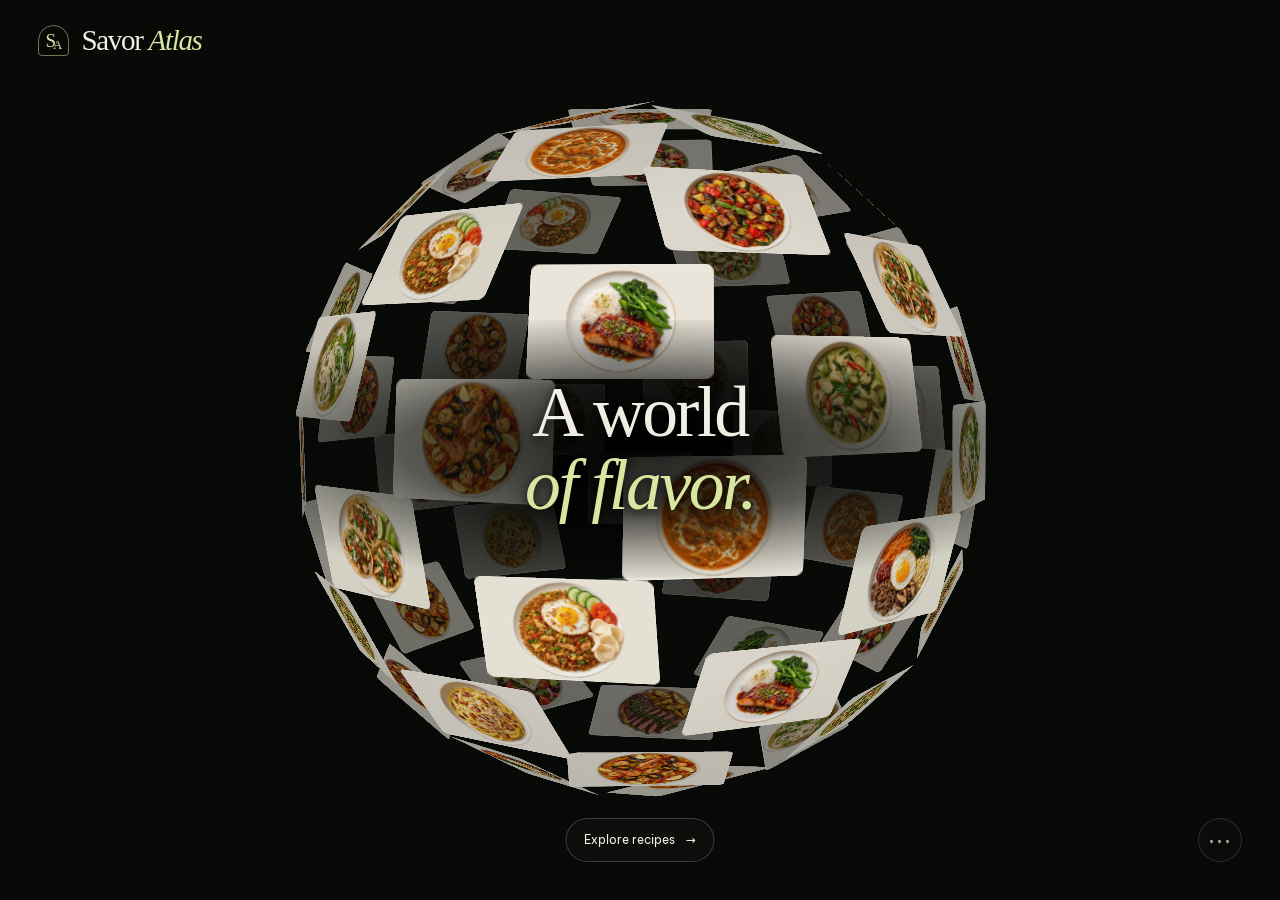
==== commit beacfb9f: "Fix cropped food images and refine mobile recipe experience" ====
--- a/savor-atlas/index.html
+++ b/savor-atlas/index.html
@@ -83,6 +83,12 @@
 @media(max-width:520px){#headline{font-size:clamp(32px,10vw,40px)}.sphere-preview{width:min(278px,calc(100vw - 36px))}.brand-name{font-size:26px}.hero-cta .button{font-size:11px;padding:10px 13px}}
 @media(max-height:520px){.hero-cta,.atlas-controls{bottom:12px}.load-note{display:none}#headline{font-size:clamp(26px,8.5vh,36px)}}
 html[data-motion="reduced"] *,html[data-motion="reduced"] *::before,html[data-motion="reduced"] *::after{transition:none!important;animation:none!important;scroll-behavior:auto!important}
+
+/* Each tile shows the complete plate; one-finger rotation still permits pinch zoom. */
+#stage{touch-action:pinch-zoom}
+.sphere-card img,.sphere-preview img{object-fit:contain;background:#eee8dc}
+.sphere-card figure{border-radius:7px}
+.button:active,.atlas-controls summary:active{background:#d7e6a022}
 </style>
 </head>
 <body>
@@ -1596,7 +1602,7 @@
 const recipes=recipeData.dishes.map(d=>({...d,title:d.name,subject:d.name,thumb:'assets/cooking/globe-'+d.id+'.webp'}));
 const byId=new Map(recipes.map(d=>[d.id,d]));
 const sphereRecipes=Array.from({length:60},(_,i)=>recipes[(i*5+Math.floor(i/12))%12]);
-const vectors=[],sphereCards=[],thumbs=new Map(),blobURLs=[];
+const vectors=[],sphereCards=[],thumbs=new Map(),thumbnailLoads=new Map();
 let R=300,perspective=1150,yaw=0,pitch=-4,velocityX=0,velocityY=0,pointer=null,raf=0,lastFrame=0,lastWidth=0,lastHeight=0,renderStamp='',activeId=null;
 let hoverPoint=null,hoverAim=null,sphereLocked=false,previewCard=null,previewTimer=0,previewPoint=null;
 let viewReady=false,frameStarted=false,pendingDish=null,returnFocus=null;
@@ -1677,7 +1683,7 @@
 
 sphereRecipes.forEach((recipe,i)=>{
  const y=1-i/(sphereRecipes.length-1)*2,r=Math.sqrt(Math.max(0,1-y*y)),angle=i*Math.PI*(3-Math.sqrt(5)),x=Math.cos(angle)*r,z=Math.sin(angle)*r;vectors.push({x,y,z,lat:Math.asin(y)/radians,lon:Math.atan2(x,z)/radians});
- const card=document.createElement('div');card.className='sphere-card';card.dataset.id=recipe.id;card.tabIndex=-1;card.setAttribute('role','button');card.setAttribute('aria-label','View recipe: '+recipe.title);const figure=document.createElement('figure'),image=document.createElement('img');image.alt=recipe.subject;image.draggable=false;figure.append(image);card.append(figure);orb.append(card);sphereCards.push(card);
+ const card=document.createElement('div');card.className='sphere-card';card.dataset.id=recipe.id;card.tabIndex=-1;card.setAttribute('role','button');card.setAttribute('aria-label','View recipe: '+recipe.title);const figure=document.createElement('figure'),image=document.createElement('img');image.alt=recipe.subject;image.draggable=false;image.width=480;image.height=320;image.decoding='async';figure.append(image);card.append(figure);orb.append(card);sphereCards.push(card);
 });
 function wake(){if(!raf&&!document.hidden)raf=requestAnimationFrame(frame)}
 function layout(force=false){
@@ -1717,16 +1723,27 @@
 stage.addEventListener('pointerleave',()=>{hoverPoint=null});
 stage.addEventListener('pointermove',event=>{if(!pointer)followMouse(event)});
 stage.addEventListener('pointerdown',event=>{if(event.button!==0||pointer||activeId)return;resetHoverMotion();pointer={id:event.pointerId,x:event.clientX,y:event.clientY,lastX:event.clientX,lastY:event.clientY,time:event.timeStamp,card:document.elementFromPoint(event.clientX,event.clientY)?.closest('.sphere-card')||null,touch:event.pointerType==='touch',decided:event.pointerType!=='touch',distance:0};velocityX=velocityY=0;if(!sphereLocked)stage.classList.add('dragging');if(!pointer.touch){stage.setPointerCapture(event.pointerId);event.preventDefault()}});
-stage.addEventListener('pointermove',event=>{if(!pointer||pointer.id!==event.pointerId)return;const dx=event.clientX-pointer.x,dy=event.clientY-pointer.y;pointer.distance=Math.max(pointer.distance,Math.hypot(dx,dy));if(pointer.touch&&!pointer.decided){if(pointer.distance<10)return;if(Math.abs(dy)>Math.abs(dx)*1.15){pointer=null;stage.classList.remove('dragging');return}pointer.decided=true;stage.setPointerCapture(event.pointerId)}if(sphereLocked)return;const vx=(event.clientX-pointer.lastX)*.13,vy=-(event.clientY-pointer.lastY)*.13,dt=Math.max(8,event.timeStamp-pointer.time)/16.667;yaw+=vx;pitch=clamp(pitch+vy,-32,32);velocityX=clamp(vx/dt,-4,4);velocityY=clamp(vy/dt,-4,4);pointer.lastX=event.clientX;pointer.lastY=event.clientY;pointer.time=event.timeStamp;wake()});
+stage.addEventListener('pointermove',event=>{if(!pointer||pointer.id!==event.pointerId)return;const dx=event.clientX-pointer.x,dy=event.clientY-pointer.y;pointer.distance=Math.max(pointer.distance,Math.hypot(dx,dy));if(pointer.touch&&!pointer.decided){if(pointer.distance<10)return;pointer.decided=true;stage.setPointerCapture(event.pointerId)}if(sphereLocked)return;const vx=(event.clientX-pointer.lastX)*.13,vy=-(event.clientY-pointer.lastY)*.13,dt=Math.max(8,event.timeStamp-pointer.time)/16.667;yaw+=vx;pitch=clamp(pitch+vy,-32,32);velocityX=clamp(vx/dt,-4,4);velocityY=clamp(vy/dt,-4,4);pointer.lastX=event.clientX;pointer.lastY=event.clientY;pointer.time=event.timeStamp;wake()});
 function endPointer(event,cancel=false){if(!pointer||pointer.id!==event.pointerId)return;const start=pointer;pointer=null;stage.classList.remove('dragging');if(stage.hasPointerCapture(event.pointerId))stage.releasePointerCapture(event.pointerId);if(cancel||reduced.matches||sphereLocked||event.timeStamp-start.time>100)velocityX=velocityY=0;if(!cancel&&start.distance<(coarse.matches?14:6)&&start.card){velocityX=velocityY=0;openRecipe(start.card.dataset.id,start.card)}wake()}
 stage.addEventListener('pointerup',event=>endPointer(event));stage.addEventListener('pointercancel',event=>endPointer(event,true));stage.addEventListener('lostpointercapture',event=>endPointer(event,true));
 addEventListener('blur',()=>{resetHoverMotion();velocityX=velocityY=0});
 addEventListener('resize',()=>layout());addEventListener('orientationchange',()=>setTimeout(()=>layout(true),220));if(window.visualViewport)visualViewport.addEventListener('resize',()=>layout());document.fonts?.ready.then(()=>layout(true));document.addEventListener('visibilitychange',()=>{resetHoverMotion();if(document.hidden){cancelAnimationFrame(raf);raf=0;lastFrame=0;velocityX=velocityY=0}else wake()});reduced.addEventListener('change',()=>{resetHoverMotion();velocityX=velocityY=0;wake()});
-function downscale(image,max){if(image.naturalWidth<=max)return Promise.resolve(image.src);return new Promise(resolve=>{try{const canvas=document.createElement('canvas');canvas.width=max;canvas.height=Math.round(image.naturalHeight*max/image.naturalWidth);canvas.getContext('2d').drawImage(image,0,0,canvas.width,canvas.height);canvas.toBlob(blob=>{if(!blob)return resolve(image.src);const url=URL.createObjectURL(blob);blobURLs.push(url);resolve(url)},'image/webp',.86)}catch{resolve(image.src)}})}
 let loaded=0;const queue=sphereRecipes.map((recipe,i)=>i).sort((a,b)=>vectors[b].z-vectors[a].z);
-async function loadThumbnail(i){return new Promise(resolve=>{const recipe=sphereRecipes[i],image=new Image();image.crossOrigin='anonymous';image.decoding='async';let settled=false;const finish=url=>{if(settled)return;settled=true;clearTimeout(timer);thumbs.set(recipe.id,url);const cardImage=sphereCards[i].querySelector('img');cardImage.onload=()=>cardImage.classList.add('ready');cardImage.src=url;loaded++;if(loaded===sphereRecipes.length)updateAtlasHint();else $('#loadNote').textContent=`${loaded} / ${sphereRecipes.length} food previews ready`;resolve()};const timer=setTimeout(()=>finish(recipe.thumb),8000);image.onload=async()=>finish(await downscale(image,innerWidth<=640?520:760));image.onerror=()=>finish(recipe.thumb);image.src=recipe.thumb})}
+function loadThumbnailSource(recipe){
+ if(!thumbnailLoads.has(recipe.id))thumbnailLoads.set(recipe.id,new Promise(resolve=>{
+  const image=new Image();image.decoding='async';let settled=false;
+  const finish=()=>{if(settled)return;settled=true;clearTimeout(timer);thumbs.set(recipe.id,recipe.thumb);resolve(recipe.thumb)};
+  const timer=setTimeout(finish,8000);image.onload=finish;image.onerror=finish;image.src=recipe.thumb;
+ }));
+ return thumbnailLoads.get(recipe.id);
+}
+async function loadThumbnail(i){
+ const recipe=sphereRecipes[i],url=await loadThumbnailSource(recipe),cardImage=sphereCards[i].querySelector('img');
+ await new Promise(resolve=>{const finish=()=>{cardImage.classList.add('ready');resolve()};cardImage.onload=finish;cardImage.onerror=finish;cardImage.src=url;if(cardImage.complete)finish()});
+ loaded++;if(loaded===sphereRecipes.length)updateAtlasHint();else $('#loadNote').textContent=`${loaded} / ${sphereRecipes.length} food previews ready`;
+}
 async function thumbnailWorker(){while(queue.length)await loadThumbnail(queue.shift())}
 initializeSphereControls();layout(true);handleRoute();for(let i=0;i<4;i++)thumbnailWorker();
-addEventListener('pagehide',event=>{cancelAnimationFrame(raf);raf=0;if(!event.persisted)blobURLs.forEach(url=>URL.revokeObjectURL(url))});addEventListener('pageshow',()=>{layout(true);wake()});
+addEventListener('pagehide',()=>{cancelAnimationFrame(raf);raf=0});addEventListener('pageshow',()=>{layout(true);wake()});
 </script>
 </body></html>
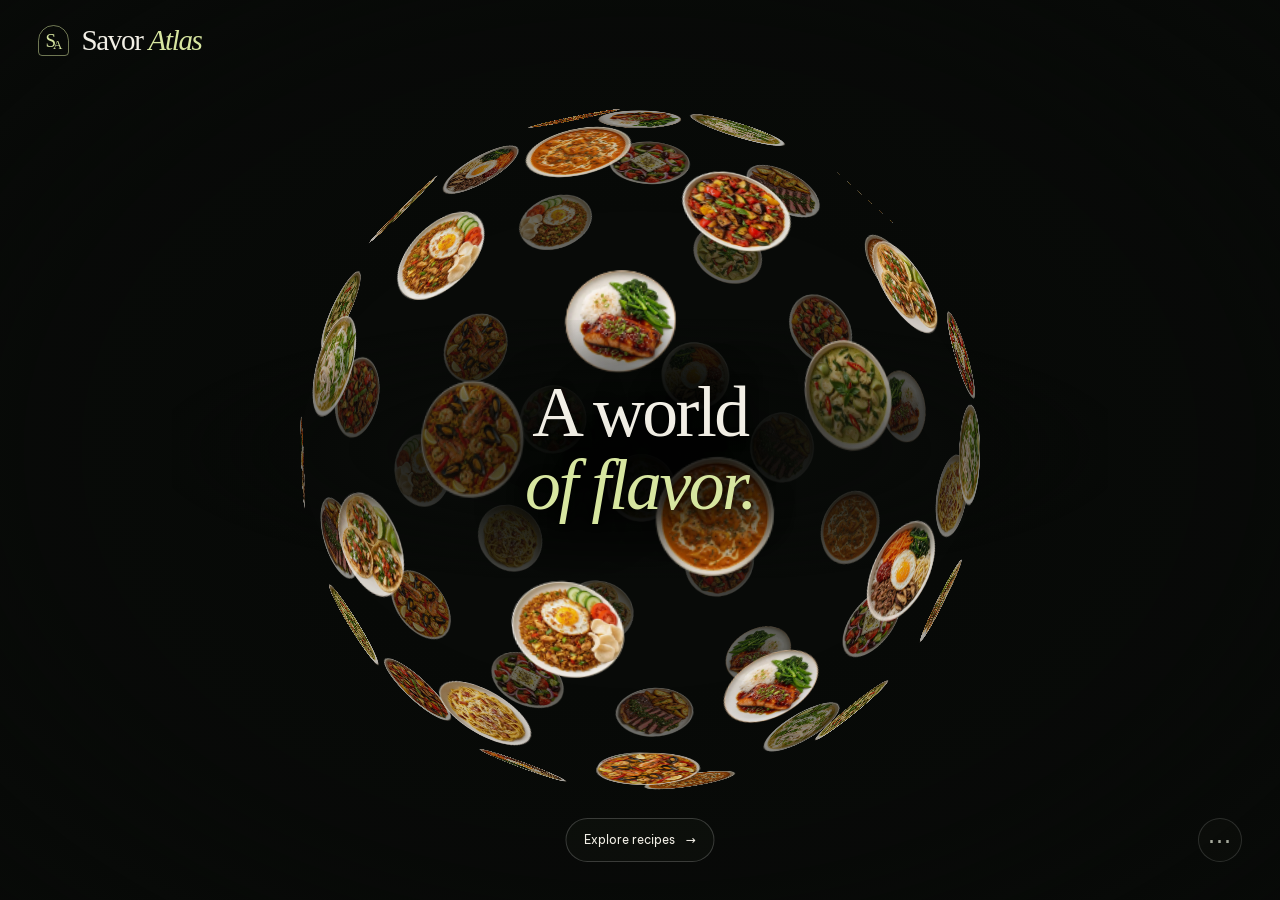
==== commit eec70850: "Preserve transparent food cutouts and correct rotating table texture" ====
--- a/savor-atlas/index.html
+++ b/savor-atlas/index.html
@@ -86,8 +86,12 @@
 
 /* Each tile shows the complete plate; one-finger rotation still permits pinch zoom. */
 #stage{touch-action:pinch-zoom}
-.sphere-card img,.sphere-preview img{object-fit:contain;background:#eee8dc}
-.sphere-card figure{border-radius:7px}
+.sphere-card img,.sphere-preview img{object-fit:contain;background:transparent}
+.sphere-card figure{background:transparent;border-radius:0;overflow:visible}
+.sphere-card figure::after{content:none}
+.sphere-card img.ready{opacity:calc(1 - var(--d,0))}
+.sphere-card.is-previewed figure{box-shadow:none}
+.sphere-card.is-previewed img{opacity:1;filter:drop-shadow(0 0 7px #d7e6a080)}
 .button:active,.atlas-controls summary:active{background:#d7e6a022}
 </style>
 </head>
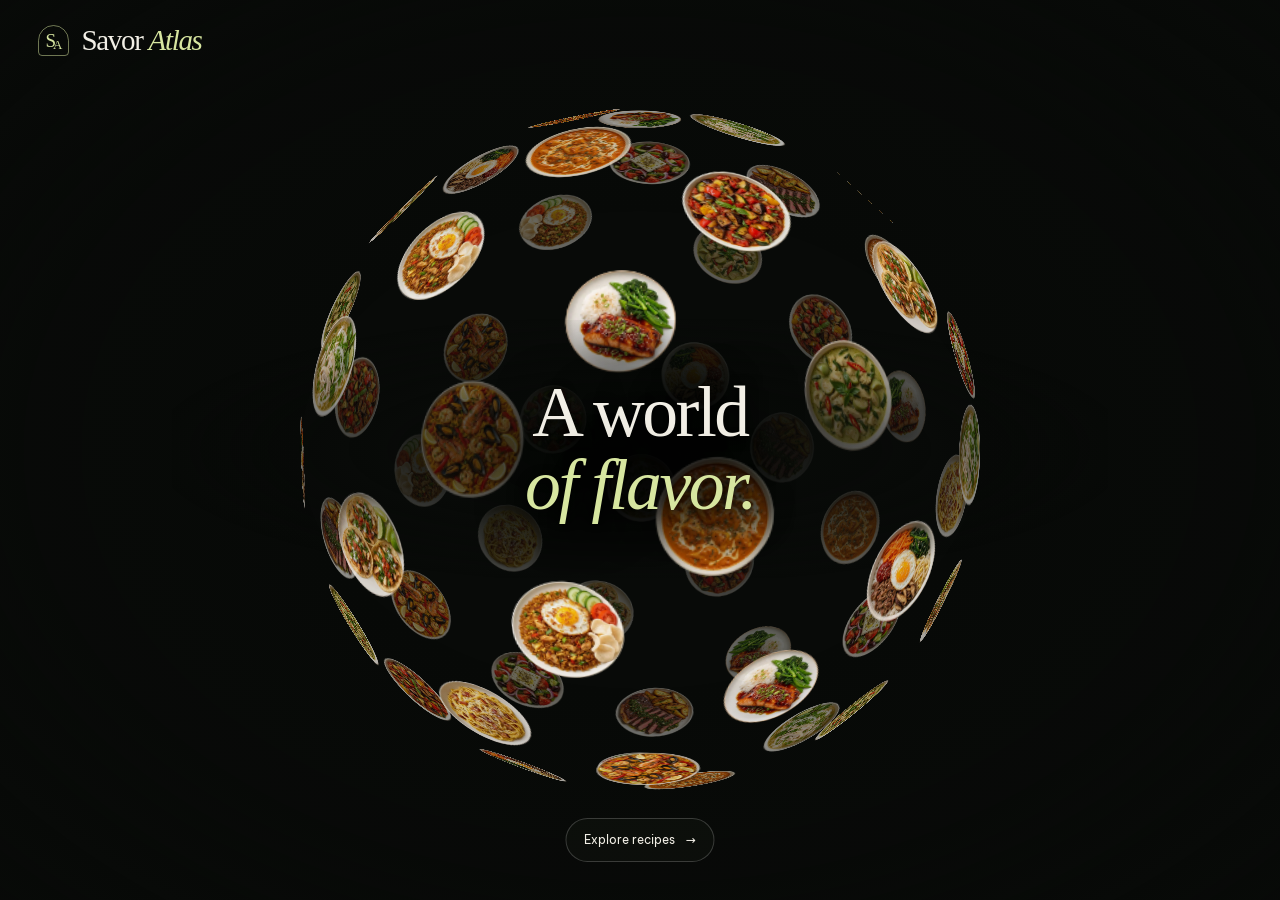
==== commit ca7c82c1: "Remove home globe settings menu" ====
--- a/savor-atlas/index.html
+++ b/savor-atlas/index.html
@@ -75,24 +75,20 @@
 *{box-sizing:border-box;margin:0;padding:0}html,body{height:100%;height:100dvh;overflow:hidden;background:var(--bg);color:var(--ink)}body{font:400 14px/1.5 var(--sans);-webkit-font-smoothing:antialiased}button,a{color:inherit;font:inherit;-webkit-tap-highlight-color:transparent;touch-action:manipulation}button{border:0;background:none;cursor:pointer}a{text-decoration:none}img{display:block;max-width:100%}[hidden]{display:none!important}button:focus-visible,a:focus-visible,[tabindex]:focus-visible,summary:focus-visible{outline:2px solid var(--accent);outline-offset:4px}.sr-only{position:absolute;width:1px;height:1px;overflow:hidden;clip:rect(0,0,0,0);white-space:nowrap}.skip-link{position:fixed;z-index:120;top:10px;left:16px;padding:12px 18px;background:var(--accent);color:#192019;transform:translateY(-180%)}.skip-link:focus{transform:none}
 header{position:fixed;inset:0 0 auto;z-index:60;display:flex;align-items:center;padding:calc(18px + env(safe-area-inset-top,0px)) var(--pad) 18px;pointer-events:none}.brand{display:flex;align-items:center;gap:12px;min-height:44px;pointer-events:auto}.brand-name{font:400 29px/1 var(--serif);letter-spacing:-.045em}.brand-name em{color:var(--accent)}.brand-mark{height:31px;width:31px;border:1px solid #d7e6a080;border-radius:50% 50% 4px 4px;display:flex;justify-content:center;align-items:center;font:19px/1 var(--serif);color:var(--accent)}.brand-mark span{font-size:13px;margin-left:-3px;margin-top:8px}
 #stage{position:fixed;inset:0;z-index:10;perspective:var(--persp);perspective-origin:50% 50%;overflow:hidden;touch-action:none;cursor:default;transition:opacity .35s}#stage.dragging{cursor:grabbing}#stage:focus-visible{outline-offset:-5px}#world,#orb{position:absolute;width:0;height:0;transform-style:preserve-3d}#world{top:var(--sphere-y,50%);left:50%;will-change:transform}#orb{top:0;left:0}#headline{position:absolute;top:var(--sphere-y,50%);left:50%;width:var(--hw);margin-left:calc(var(--hw)/-2);text-align:center;font:400 clamp(38px,5.6vw,80px)/1.02 var(--serif);letter-spacing:-.035em;pointer-events:none;user-select:none;text-shadow:0 2px 12px #000,0 4px 50px #0009;z-index:2}#headline .inner{position:absolute;top:0;left:0;width:100%;transform:translateY(-50%)}#headline .inner::before{content:'';position:absolute;inset:-38% -22%;background:radial-gradient(ellipse,#080a08df 0%,#080a08a3 36%,#080a0800 74%);z-index:-1}#headline em{font-weight:400;color:var(--accent)}
-.sphere-card{position:absolute;top:0;left:0;width:var(--cw);height:calc(var(--cw)/1.5);margin-left:calc(var(--cw)/-2);margin-top:calc(var(--cw)/-3);cursor:pointer;user-select:none}.sphere-card figure{position:relative;width:100%;height:100%;overflow:hidden;border-radius:4px;background:#28291e;transition:box-shadow 180ms,filter 180ms}.sphere-card img{width:100%;height:100%;object-fit:cover;pointer-events:none;opacity:0;transition:opacity .5s}.sphere-card img.ready{opacity:1}.sphere-card figure::after{content:'';position:absolute;inset:0;background:rgba(8,10,8,var(--d,0));box-shadow:inset 0 0 0 1px #ffffff18;pointer-events:none}.sphere-card.is-previewed figure{box-shadow:0 0 0 2px var(--accent),0 0 25px #d7e6a026}#orb.previewing .sphere-card:not(.is-previewed) figure{filter:brightness(.9)}.vignette{position:fixed;inset:0;z-index:12;pointer-events:none;background:radial-gradient(ellipse at center,transparent 37%,#080a0820 68%,#080a08bb 100%)}
+.sphere-card{position:absolute;top:0;left:0;width:var(--cw);height:calc(var(--cw)/1.5);margin-left:calc(var(--cw)/-2);margin-top:calc(var(--cw)/-3);cursor:default;user-select:none}.sphere-card figure{position:relative;width:100%;height:100%;overflow:hidden;border-radius:4px;background:#28291e;transition:box-shadow 180ms,filter 180ms}.sphere-card img{width:100%;height:100%;object-fit:cover;pointer-events:none;opacity:0;transition:opacity .5s}.sphere-card img.ready{opacity:1}.sphere-card figure::after{content:'';position:absolute;inset:0;background:rgba(8,10,8,var(--d,0));box-shadow:inset 0 0 0 1px #ffffff18;pointer-events:none}.vignette{position:fixed;inset:0;z-index:12;pointer-events:none;background:radial-gradient(ellipse at center,transparent 37%,#080a0820 68%,#080a08bb 100%)}
 .button{display:inline-flex;align-items:center;justify-content:center;gap:10px;min-height:44px;padding:10px 18px;border:1px solid #ffffff30;border-radius:999px;background:#10150e80;font-size:12px;line-height:1.4;transition:background .2s,border-color .2s}.button:hover{border-color:#d7e6a080;background:#d7e6a00d}.hero-cta{position:fixed;z-index:25;left:50%;bottom:calc(38px + var(--safe));transform:translateX(-50%);max-width:calc(100vw - 128px);white-space:nowrap}.load-note{position:fixed;z-index:25;left:50%;bottom:10px;transform:translateX(-50%);max-width:calc(100vw - 112px);white-space:nowrap;text-align:center;font-size:10px;color:#9aa28f}
-.atlas-controls{position:fixed;z-index:27;right:var(--pad);bottom:calc(38px + var(--safe));width:44px;height:44px}.atlas-controls summary{list-style:none;width:44px;height:44px;display:grid;place-items:center;border:1px solid #ffffff24;border-radius:50%;color:var(--muted);background:#10150e60;cursor:pointer;font-size:24px}.atlas-controls summary::-webkit-details-marker{display:none}.atlas-controls summary:hover,.atlas-controls[open] summary{border-color:#d7e6a070;color:var(--accent);background:var(--panel)}.atlas-options-panel{position:absolute;right:0;bottom:54px;width:210px;padding:7px;background:#10150ef5;border:1px solid #ffffff30;border-radius:12px;box-shadow:0 12px 30px #0007}.atlas-controls:not([open]) .atlas-options-panel{display:none}.atlas-options-panel .button{width:100%;justify-content:flex-start;border:0;border-radius:7px;background:none;font-size:12px}.atlas-options-panel .button:hover{background:#ffffff0a}.atlas-options-panel .button[aria-pressed=true]{color:var(--accent);background:#d7e6a018}
-.sphere-preview{position:fixed;z-index:25;left:var(--pad);top:96px;width:278px;padding:14px;display:flex;align-items:center;gap:12px;border:1px solid #d7e6a040;border-radius:12px;background:#10150ef2;box-shadow:0 12px 36px #0005;pointer-events:none}.sphere-preview img{width:62px;height:52px;object-fit:cover;border-radius:5px}.sphere-preview p,.sphere-preview small{font-size:11px;color:var(--muted)}.sphere-preview h2{font:400 18px/1.3 var(--serif);margin:4px 0 6px;overflow-wrap:anywhere}
 #recipeView{position:fixed;inset:0;z-index:100;background:#f5f1e8}#recipeFrame{width:100%;height:100%;border:0;display:block;background:#f5f1e8}#viewLoading{position:absolute;inset:0;display:grid;place-items:center;background:#f5f1e8;color:#30372f}#loadingBack{position:absolute;top:20px;right:24px;color:#30372f;border-color:#927044;background:#f5f1e8}body.recipe-view header,body.recipe-view .hero-layer,body.recipe-view .vignette{visibility:hidden}body.recipe-view #stage{opacity:0;pointer-events:none}
-@media(max-width:520px){#headline{font-size:clamp(32px,10vw,40px)}.sphere-preview{width:min(278px,calc(100vw - 36px))}.brand-name{font-size:26px}.hero-cta .button{font-size:11px;padding:10px 13px}}
-@media(max-height:520px){.hero-cta,.atlas-controls{bottom:12px}.load-note{display:none}#headline{font-size:clamp(26px,8.5vh,36px)}}
+@media(max-width:520px){#headline{font-size:clamp(32px,10vw,40px)}.brand-name{font-size:26px}.hero-cta .button{font-size:11px;padding:10px 13px}}
+@media(max-height:520px){.hero-cta{bottom:12px}.load-note{display:none}#headline{font-size:clamp(26px,8.5vh,36px)}}
 html[data-motion="reduced"] *,html[data-motion="reduced"] *::before,html[data-motion="reduced"] *::after{transition:none!important;animation:none!important;scroll-behavior:auto!important}
 
 /* Each tile shows the complete plate; one-finger rotation still permits pinch zoom. */
 #stage{touch-action:pinch-zoom}
-.sphere-card img,.sphere-preview img{object-fit:contain;background:transparent}
+.sphere-card img{object-fit:contain;background:transparent}
 .sphere-card figure{background:transparent;border-radius:0;overflow:visible}
 .sphere-card figure::after{content:none}
 .sphere-card img.ready{opacity:calc(1 - var(--d,0))}
-.sphere-card.is-previewed figure{box-shadow:none}
-.sphere-card.is-previewed img{opacity:1;filter:drop-shadow(0 0 7px #d7e6a080)}
-.button:active,.atlas-controls summary:active{background:#d7e6a022}
+.button:active{background:#d7e6a022}
 </style>
 </head>
 <body>
@@ -102,9 +98,7 @@
 <div class="vignette" aria-hidden="true"></div>
 <div class="hero-cta hero-layer"><button class="button" id="browseRecipes">Explore recipes <span aria-hidden="true">→</span></button></div>
 <p id="loadNote" class="load-note hero-layer" role="status">Preparing something delicious…</p>
-<details class="atlas-controls hero-layer" id="atlasOptions"><summary id="atlasOptionsToggle" aria-label="Globe settings"><span aria-hidden="true">⋯</span></summary><div class="atlas-options-panel"><button class="button" id="lockSphere" aria-pressed="false">Lock view</button><button class="button" id="resetSphere">Reset angle</button><button class="button" id="motionToggle" data-motion-toggle aria-label="Enable effects" aria-pressed="false"><span data-motion-label>Effects: Auto</span></button></div></details>
-<div id="spherePreview" class="sphere-preview" hidden><img id="spherePreviewImage" alt=""><div><p id="spherePreviewMeta"></p><h2 id="spherePreviewTitle"></h2><small id="spherePreviewHint"></small></div></div>
-<p class="sr-only" id="sphereHelp">Move your mouse or drag to turn the globe. Use arrow keys to rotate and Enter to open a recipe. Explore recipes opens the complete collection.</p><p class="sr-only" id="sphereStatus" role="status"></p>
+<p class="sr-only" id="sphereHelp">Move your mouse, drag or use arrow keys to turn the decorative globe. Choose Explore recipes to browse the complete collection.</p><p class="sr-only" id="sphereStatus" role="status"></p>
 <section id="recipeView" aria-label="Discover world recipes" hidden inert><iframe id="recipeFrame" title="Savor Atlas — Recipes and cooking guides" src="about:blank"></iframe><div id="viewLoading" role="status">Opening the kitchen…</div><button id="loadingBack" class="button">← Back to globe</button></section>
 <script>const recipeData={
   "dishes": [
@@ -1602,20 +1596,20 @@
 'use strict';
 const $=s=>document.querySelector(s),root=document.documentElement,stage=$('#stage'),world=$('#world'),orb=$('#orb');
 const recipeView=$('#recipeView'),recipeFrame=$('#recipeFrame');
-const reduced=window.SavorAtlasMotion,coarse=matchMedia('(pointer:coarse)'),clamp=(v,a,b)=>Math.min(b,Math.max(a,v)),radians=Math.PI/180;
+const reduced=window.SavorAtlasMotion,clamp=(v,a,b)=>Math.min(b,Math.max(a,v)),radians=Math.PI/180;
 const recipes=recipeData.dishes.map(d=>({...d,title:d.name,subject:d.name,thumb:'assets/cooking/globe-'+d.id+'.webp'}));
 const byId=new Map(recipes.map(d=>[d.id,d]));
 const sphereRecipes=Array.from({length:60},(_,i)=>recipes[(i*5+Math.floor(i/12))%12]);
 const vectors=[],sphereCards=[],thumbs=new Map(),thumbnailLoads=new Map();
 let R=300,perspective=1150,yaw=0,pitch=-4,velocityX=0,velocityY=0,pointer=null,raf=0,lastFrame=0,lastWidth=0,lastHeight=0,renderStamp='',activeId=null;
-let hoverPoint=null,hoverAim=null,sphereLocked=false,previewCard=null,previewTimer=0,previewPoint=null;
+let hoverPoint=null,hoverAim=null;
 let viewReady=false,frameStarted=false,pendingDish=null,returnFocus=null;
 function resetHoverMotion(){hoverPoint=null;hoverAim=null}
-function setHomeInert(inert){stage.inert=inert;$('header').inert=inert;$('.hero-cta').inert=inert;$('#atlasOptions').inert=inert;$('#skipMenu').inert=inert}
+function setHomeInert(inert){stage.inert=inert;$('header').inert=inert;$('.hero-cta').inert=inert;$('#skipMenu').inert=inert}
 function openRecipe(id=null,trigger=null,{route=true}={}){
  if(id&&!byId.has(id))return;
  if(recipeView.hidden)returnFocus=trigger||document.activeElement;
- activeId=id;pendingDish=id;resetHoverMotion();hideSpherePreview();velocityX=velocityY=0;$('#atlasOptions').open=false;
+ activeId=id;pendingDish=id;resetHoverMotion();velocityX=velocityY=0;
  recipeView.hidden=false;recipeView.inert=false;document.body.classList.add('recipe-view');setHomeInert(true);
  if(route){const hash=id?'#dish='+encodeURIComponent(id):'#menu';if(location.hash!==hash)history.pushState(null,'',hash)}
  if(!frameStarted){frameStarted=true;recipeFrame.src='kitchen/index.html'+(id?'?dish='+encodeURIComponent(id):'')}
@@ -1650,50 +1644,26 @@
 $('#homeLink').addEventListener('click',e=>{e.preventDefault();closeRecipes()});
 $('#loadingBack').addEventListener('click',()=>closeRecipes());
 addEventListener('hashchange',handleRoute);addEventListener('popstate',handleRoute);
-function hideSpherePreview(){clearTimeout(previewTimer);previewTimer=0;previewPoint=null;previewCard?.classList.remove('is-previewed');previewCard=null;orb.classList.remove('previewing');$('#spherePreview').hidden=true}
-function showSpherePreview(card,keyboard=false){
- if(!card||stage.inert)return;const recipe=byId.get(card.dataset.id);if(!recipe)return;
- previewCard?.classList.remove('is-previewed');previewCard=card;card.classList.add('is-previewed');orb.classList.add('previewing');
- $('#spherePreviewTitle').textContent=recipe.name;$('#spherePreviewMeta').textContent=recipe.country+' · '+recipe.time;
- $('#spherePreviewHint').textContent=keyboard?'Arrow keys to turn · Enter to open':'Select a dish to discover its recipe';
- $('#spherePreviewImage').src=recipe.thumb;$('#spherePreview').hidden=false;
- if(keyboard)$('#sphereStatus').textContent=recipe.name+'. '+recipe.time+'. Press Enter to open the recipe.';
-}
-function queueSpherePreview(event){
- hideSpherePreview();if(event.pointerType!=='mouse'||event.buttons||pointer||stage.inert)return;previewPoint={x:event.clientX,y:event.clientY};
- const reveal=()=>{previewTimer=0;if(!previewPoint||stage.inert||pointer)return;if(hoverAim){previewTimer=setTimeout(reveal,80);return}showSpherePreview(document.elementFromPoint(previewPoint.x,previewPoint.y)?.closest('.sphere-card'))};previewTimer=setTimeout(reveal,220);
-}
-function frontSphereCard(){const sx=Math.sin(pitch*radians),cx=Math.cos(pitch*radians),sy=Math.sin(yaw*radians),cy=Math.cos(yaw*radians);let index=0,depth=-Infinity;vectors.forEach((v,i)=>{const z=-v.x*sy+(-v.y*sx+v.z*cx)*cy;if(z>depth){depth=z;index=i}});return sphereCards[index]}
 function updateAtlasHint(){if(loaded<sphereRecipes.length)return;$('#loadNote').textContent='';$('#loadNote').hidden=true}
-function initializeSphereControls(){
- const options=$('#atlasOptions');
- const closeOptions=(focus=false)=>{options.open=false;if(focus)$('#atlasOptionsToggle').focus({preventScroll:true})};
- $('#lockSphere').addEventListener('click',()=>{sphereLocked=!sphereLocked;resetHoverMotion();hideSpherePreview();velocityX=velocityY=0;$('#lockSphere').setAttribute('aria-pressed',sphereLocked);$('#lockSphere').textContent=sphereLocked?'Unlock view':'Lock view';closeOptions(true);wake()});
- $('#resetSphere').addEventListener('click',()=>{resetHoverMotion();hideSpherePreview();velocityX=velocityY=0;yaw=0;pitch=-4;renderStamp='';closeOptions(true);wake()});
- options.addEventListener('toggle',()=>{if(options.open){hideSpherePreview();resetHoverMotion();velocityX=velocityY=0}});
- document.addEventListener('click',e=>{if(options.open&&!options.contains(e.target))closeOptions()});
- document.addEventListener('keydown',e=>{if(e.key==='Escape'&&options.open){e.preventDefault();closeOptions(true)}});
- stage.addEventListener('pointermove',queueSpherePreview);stage.addEventListener('pointerleave',hideSpherePreview);stage.addEventListener('pointerdown',hideSpherePreview);
- stage.addEventListener('focus',()=>{resetHoverMotion();velocityX=velocityY=0;showSpherePreview(frontSphereCard(),true)});stage.addEventListener('blur',hideSpherePreview);
+function initializeSphereInteraction(){
+ stage.addEventListener('focus',()=>{resetHoverMotion();velocityX=velocityY=0});
  stage.addEventListener('keydown',e=>{
   if(e.target!==stage||e.altKey||e.ctrlKey||e.metaKey||stage.inert)return;
   if(['ArrowLeft','ArrowRight','ArrowUp','ArrowDown'].includes(e.key)){
-   e.preventDefault();if(sphereLocked)return;resetHoverMotion();velocityX=velocityY=0;
-   if(e.key==='ArrowLeft')yaw-=12;if(e.key==='ArrowRight')yaw+=12;if(e.key==='ArrowUp')pitch=clamp(pitch+10,-32,32);if(e.key==='ArrowDown')pitch=clamp(pitch-10,-32,32);wake();showSpherePreview(frontSphereCard(),true);
-  }else if(e.key==='Enter'||e.key===' '){e.preventDefault();openRecipe((previewCard||frontSphereCard()).dataset.id,stage)}else if(e.key==='Escape')hideSpherePreview();
+   e.preventDefault();resetHoverMotion();velocityX=velocityY=0;
+   if(e.key==='ArrowLeft')yaw-=12;if(e.key==='ArrowRight')yaw+=12;if(e.key==='ArrowUp')pitch=clamp(pitch+10,-32,32);if(e.key==='ArrowDown')pitch=clamp(pitch-10,-32,32);wake();
+  }
  });
- addEventListener('blur',hideSpherePreview);addEventListener('resize',hideSpherePreview);document.addEventListener('visibilitychange',hideSpherePreview);
 }
 
 sphereRecipes.forEach((recipe,i)=>{
  const y=1-i/(sphereRecipes.length-1)*2,r=Math.sqrt(Math.max(0,1-y*y)),angle=i*Math.PI*(3-Math.sqrt(5)),x=Math.cos(angle)*r,z=Math.sin(angle)*r;vectors.push({x,y,z,lat:Math.asin(y)/radians,lon:Math.atan2(x,z)/radians});
- const card=document.createElement('div');card.className='sphere-card';card.dataset.id=recipe.id;card.tabIndex=-1;card.setAttribute('role','button');card.setAttribute('aria-label','View recipe: '+recipe.title);const figure=document.createElement('figure'),image=document.createElement('img');image.alt=recipe.subject;image.draggable=false;image.width=480;image.height=320;image.decoding='async';figure.append(image);card.append(figure);orb.append(card);sphereCards.push(card);
+ const card=document.createElement('div');card.className='sphere-card';card.dataset.id=recipe.id;card.setAttribute('aria-hidden','true');const figure=document.createElement('figure'),image=document.createElement('img');image.alt='';image.draggable=false;image.width=480;image.height=320;image.decoding='async';figure.append(image);card.append(figure);orb.append(card);sphereCards.push(card);
 });
 function wake(){if(!raf&&!document.hidden)raf=requestAnimationFrame(frame)}
 function layout(force=false){
  const w=innerWidth,h=innerHeight;if(!force&&w===lastWidth&&h===lastHeight)return;lastWidth=w;lastHeight=h;
- const controls=$('.atlas-controls').getBoundingClientRect();
- const top=Math.max($('header').getBoundingClientRect().bottom+8,controls.left<w/2&&controls.right>w/2?controls.bottom+8:0);
+ const top=$('header').getBoundingClientRect().bottom+8;
  const bottom=$('.hero-cta').getBoundingClientRect().top-8;
  // Leave room for perspective and tangent cards, with the whole atlas in view.
  R=Math.max(44,Math.min(360,h*.36,w*.44,(bottom-top)/2/1.08));
@@ -1703,7 +1673,7 @@
  sphereCards.forEach((card,i)=>{const v=vectors[i];card.style.transform=`translate3d(${v.x*R}px,${-v.y*R}px,${v.z*R}px) rotateY(${v.lon}deg) rotateX(${v.lat}deg)`});renderStamp='';wake();
 }
 function frame(time){
- raf=0;const dt=lastFrame?clamp((time-lastFrame)/16.667,.25,2):1;lastFrame=time;const paused=sphereLocked||!recipeView.hidden;
+ raf=0;const dt=lastFrame?clamp((time-lastFrame)/16.667,.25,2):1;lastFrame=time;const paused=!recipeView.hidden;
  if(!pointer&&!paused){
   if(reduced.matches)velocityX=velocityY=0;
   if(hoverAim){const follow=1-Math.exp(-dt*16.667/(reduced.matches?85:115));yaw+=(hoverAim.yaw-yaw)*follow;pitch+=(hoverAim.pitch-pitch)*follow;if(Math.abs(hoverAim.yaw-yaw)<.01&&Math.abs(hoverAim.pitch-pitch)<.01){yaw=hoverAim.yaw;pitch=hoverAim.pitch;hoverAim=null}}
@@ -1715,7 +1685,7 @@
  if(!paused&&(hoverAim||Math.abs(velocityX)>0||Math.abs(velocityY)>0))wake();else lastFrame=0;
 }
 function followMouse(event){
- if(event.pointerType!=='mouse'||event.buttons||sphereLocked||stage.inert)return;
+ if(event.pointerType!=='mouse'||event.buttons||stage.inert)return;
  const current={x:event.clientX,y:event.clientY};
  if(hoverPoint){const dx=current.x-hoverPoint.x,dy=current.y-hoverPoint.y;if(dx||dy){const aim={yaw:(hoverAim?.yaw??yaw)+dx*.16,pitch:clamp((hoverAim?.pitch??pitch)-dy*.12,-32,32)};
   // Dampen only deliberate input, with a shorter settling time for reduced motion.
@@ -1726,9 +1696,9 @@
 stage.addEventListener('pointerenter',event=>{if(event.pointerType==='mouse')hoverPoint={x:event.clientX,y:event.clientY}});
 stage.addEventListener('pointerleave',()=>{hoverPoint=null});
 stage.addEventListener('pointermove',event=>{if(!pointer)followMouse(event)});
-stage.addEventListener('pointerdown',event=>{if(event.button!==0||pointer||activeId)return;resetHoverMotion();pointer={id:event.pointerId,x:event.clientX,y:event.clientY,lastX:event.clientX,lastY:event.clientY,time:event.timeStamp,card:document.elementFromPoint(event.clientX,event.clientY)?.closest('.sphere-card')||null,touch:event.pointerType==='touch',decided:event.pointerType!=='touch',distance:0};velocityX=velocityY=0;if(!sphereLocked)stage.classList.add('dragging');if(!pointer.touch){stage.setPointerCapture(event.pointerId);event.preventDefault()}});
-stage.addEventListener('pointermove',event=>{if(!pointer||pointer.id!==event.pointerId)return;const dx=event.clientX-pointer.x,dy=event.clientY-pointer.y;pointer.distance=Math.max(pointer.distance,Math.hypot(dx,dy));if(pointer.touch&&!pointer.decided){if(pointer.distance<10)return;pointer.decided=true;stage.setPointerCapture(event.pointerId)}if(sphereLocked)return;const vx=(event.clientX-pointer.lastX)*.13,vy=-(event.clientY-pointer.lastY)*.13,dt=Math.max(8,event.timeStamp-pointer.time)/16.667;yaw+=vx;pitch=clamp(pitch+vy,-32,32);velocityX=clamp(vx/dt,-4,4);velocityY=clamp(vy/dt,-4,4);pointer.lastX=event.clientX;pointer.lastY=event.clientY;pointer.time=event.timeStamp;wake()});
-function endPointer(event,cancel=false){if(!pointer||pointer.id!==event.pointerId)return;const start=pointer;pointer=null;stage.classList.remove('dragging');if(stage.hasPointerCapture(event.pointerId))stage.releasePointerCapture(event.pointerId);if(cancel||reduced.matches||sphereLocked||event.timeStamp-start.time>100)velocityX=velocityY=0;if(!cancel&&start.distance<(coarse.matches?14:6)&&start.card){velocityX=velocityY=0;openRecipe(start.card.dataset.id,start.card)}wake()}
+stage.addEventListener('pointerdown',event=>{if(event.button!==0||pointer||activeId)return;resetHoverMotion();pointer={id:event.pointerId,x:event.clientX,y:event.clientY,lastX:event.clientX,lastY:event.clientY,time:event.timeStamp,touch:event.pointerType==='touch',decided:event.pointerType!=='touch',distance:0};velocityX=velocityY=0;stage.classList.add('dragging');if(!pointer.touch){stage.setPointerCapture(event.pointerId);event.preventDefault()}});
+stage.addEventListener('pointermove',event=>{if(!pointer||pointer.id!==event.pointerId)return;const dx=event.clientX-pointer.x,dy=event.clientY-pointer.y;pointer.distance=Math.max(pointer.distance,Math.hypot(dx,dy));if(pointer.touch&&!pointer.decided){if(pointer.distance<10)return;pointer.decided=true;stage.setPointerCapture(event.pointerId)}const vx=(event.clientX-pointer.lastX)*.13,vy=-(event.clientY-pointer.lastY)*.13,dt=Math.max(8,event.timeStamp-pointer.time)/16.667;yaw+=vx;pitch=clamp(pitch+vy,-32,32);velocityX=clamp(vx/dt,-4,4);velocityY=clamp(vy/dt,-4,4);pointer.lastX=event.clientX;pointer.lastY=event.clientY;pointer.time=event.timeStamp;wake()});
+function endPointer(event,cancel=false){if(!pointer||pointer.id!==event.pointerId)return;const start=pointer;pointer=null;stage.classList.remove('dragging');if(stage.hasPointerCapture(event.pointerId))stage.releasePointerCapture(event.pointerId);if(cancel||reduced.matches||event.timeStamp-start.time>100)velocityX=velocityY=0;wake()}
 stage.addEventListener('pointerup',event=>endPointer(event));stage.addEventListener('pointercancel',event=>endPointer(event,true));stage.addEventListener('lostpointercapture',event=>endPointer(event,true));
 addEventListener('blur',()=>{resetHoverMotion();velocityX=velocityY=0});
 addEventListener('resize',()=>layout());addEventListener('orientationchange',()=>setTimeout(()=>layout(true),220));if(window.visualViewport)visualViewport.addEventListener('resize',()=>layout());document.fonts?.ready.then(()=>layout(true));document.addEventListener('visibilitychange',()=>{resetHoverMotion();if(document.hidden){cancelAnimationFrame(raf);raf=0;lastFrame=0;velocityX=velocityY=0}else wake()});reduced.addEventListener('change',()=>{resetHoverMotion();velocityX=velocityY=0;wake()});
@@ -1747,7 +1717,7 @@
  loaded++;if(loaded===sphereRecipes.length)updateAtlasHint();else $('#loadNote').textContent=`${loaded} / ${sphereRecipes.length} food previews ready`;
 }
 async function thumbnailWorker(){while(queue.length)await loadThumbnail(queue.shift())}
-initializeSphereControls();layout(true);handleRoute();for(let i=0;i<4;i++)thumbnailWorker();
+initializeSphereInteraction();layout(true);handleRoute();for(let i=0;i<4;i++)thumbnailWorker();
 addEventListener('pagehide',()=>{cancelAnimationFrame(raf);raf=0});addEventListener('pageshow',()=>{layout(true);wake()});
 </script>
 </body></html>
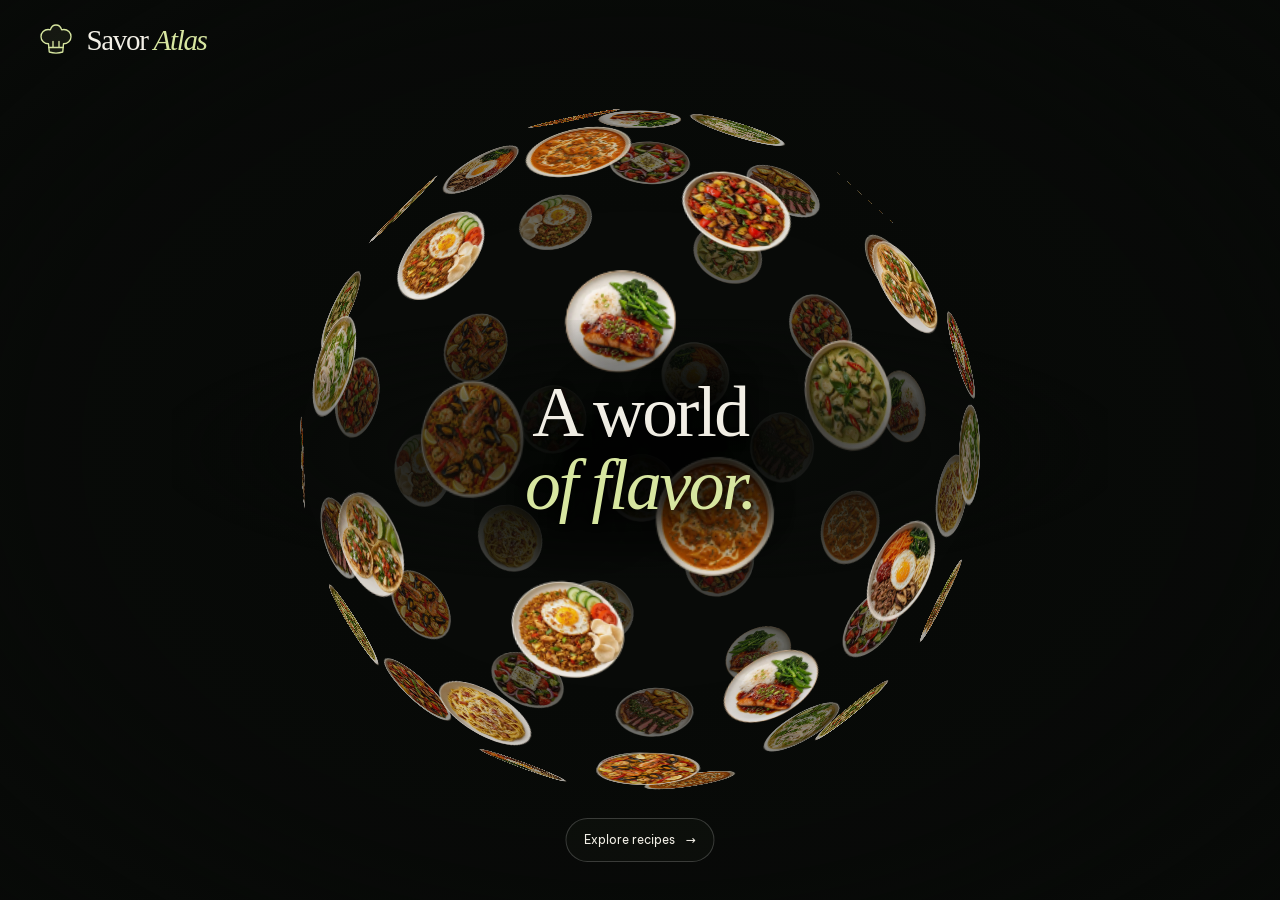
==== commit 10362120: "Replace Savor Atlas monogram with a chef hat logo" ====
--- a/savor-atlas/index.html
+++ b/savor-atlas/index.html
@@ -73,7 +73,7 @@
 @font-face{font-family:Be;src:url('assets/cooking/fonts/BeVietnamPro-SemiBold.ttf');font-display:swap;font-weight:600}
 :root{--bg:#080a08;--panel:#10130f;--ink:#f2efe6;--muted:#a7ab9e;--line:#ffffff24;--accent:#d7e6a0;--serif:Georgia,'Times New Roman',serif;--sans:Be,system-ui,sans-serif;--pad:clamp(18px,3vw,44px);--safe:env(safe-area-inset-bottom,0px);--ease:cubic-bezier(.22,.61,.36,1);--persp:1150px;--cw:170px;--hw:min(58vw,650px)}
 *{box-sizing:border-box;margin:0;padding:0}html,body{height:100%;height:100dvh;overflow:hidden;background:var(--bg);color:var(--ink)}body{font:400 14px/1.5 var(--sans);-webkit-font-smoothing:antialiased}button,a{color:inherit;font:inherit;-webkit-tap-highlight-color:transparent;touch-action:manipulation}button{border:0;background:none;cursor:pointer}a{text-decoration:none}img{display:block;max-width:100%}[hidden]{display:none!important}button:focus-visible,a:focus-visible,[tabindex]:focus-visible,summary:focus-visible{outline:2px solid var(--accent);outline-offset:4px}.sr-only{position:absolute;width:1px;height:1px;overflow:hidden;clip:rect(0,0,0,0);white-space:nowrap}.skip-link{position:fixed;z-index:120;top:10px;left:16px;padding:12px 18px;background:var(--accent);color:#192019;transform:translateY(-180%)}.skip-link:focus{transform:none}
-header{position:fixed;inset:0 0 auto;z-index:60;display:flex;align-items:center;padding:calc(18px + env(safe-area-inset-top,0px)) var(--pad) 18px;pointer-events:none}.brand{display:flex;align-items:center;gap:12px;min-height:44px;pointer-events:auto}.brand-name{font:400 29px/1 var(--serif);letter-spacing:-.045em}.brand-name em{color:var(--accent)}.brand-mark{height:31px;width:31px;border:1px solid #d7e6a080;border-radius:50% 50% 4px 4px;display:flex;justify-content:center;align-items:center;font:19px/1 var(--serif);color:var(--accent)}.brand-mark span{font-size:13px;margin-left:-3px;margin-top:8px}
+header{position:fixed;inset:0 0 auto;z-index:60;display:flex;align-items:center;padding:calc(18px + env(safe-area-inset-top,0px)) var(--pad) 18px;pointer-events:none}.brand{display:flex;align-items:center;gap:12px;min-height:44px;pointer-events:auto}.brand-name{font:400 29px/1 var(--serif);letter-spacing:-.045em}.brand-name em{color:var(--accent)}.brand-mark{display:block;width:36px;height:36px;flex:none;color:var(--accent)}
 #stage{position:fixed;inset:0;z-index:10;perspective:var(--persp);perspective-origin:50% 50%;overflow:hidden;touch-action:none;cursor:default;transition:opacity .35s}#stage.dragging{cursor:grabbing}#stage:focus-visible{outline-offset:-5px}#world,#orb{position:absolute;width:0;height:0;transform-style:preserve-3d}#world{top:var(--sphere-y,50%);left:50%;will-change:transform}#orb{top:0;left:0}#headline{position:absolute;top:var(--sphere-y,50%);left:50%;width:var(--hw);margin-left:calc(var(--hw)/-2);text-align:center;font:400 clamp(38px,5.6vw,80px)/1.02 var(--serif);letter-spacing:-.035em;pointer-events:none;user-select:none;text-shadow:0 2px 12px #000,0 4px 50px #0009;z-index:2}#headline .inner{position:absolute;top:0;left:0;width:100%;transform:translateY(-50%)}#headline .inner::before{content:'';position:absolute;inset:-38% -22%;background:radial-gradient(ellipse,#080a08df 0%,#080a08a3 36%,#080a0800 74%);z-index:-1}#headline em{font-weight:400;color:var(--accent)}
 .sphere-card{position:absolute;top:0;left:0;width:var(--cw);height:calc(var(--cw)/1.5);margin-left:calc(var(--cw)/-2);margin-top:calc(var(--cw)/-3);cursor:default;user-select:none}.sphere-card figure{position:relative;width:100%;height:100%;overflow:hidden;border-radius:4px;background:#28291e;transition:box-shadow 180ms,filter 180ms}.sphere-card img{width:100%;height:100%;object-fit:cover;pointer-events:none;opacity:0;transition:opacity .5s}.sphere-card img.ready{opacity:1}.sphere-card figure::after{content:'';position:absolute;inset:0;background:rgba(8,10,8,var(--d,0));box-shadow:inset 0 0 0 1px #ffffff18;pointer-events:none}.vignette{position:fixed;inset:0;z-index:12;pointer-events:none;background:radial-gradient(ellipse at center,transparent 37%,#080a0820 68%,#080a08bb 100%)}
 .button{display:inline-flex;align-items:center;justify-content:center;gap:10px;min-height:44px;padding:10px 18px;border:1px solid #ffffff30;border-radius:999px;background:#10150e80;font-size:12px;line-height:1.4;transition:background .2s,border-color .2s}.button:hover{border-color:#d7e6a080;background:#d7e6a00d}.hero-cta{position:fixed;z-index:25;left:50%;bottom:calc(38px + var(--safe));transform:translateX(-50%);max-width:calc(100vw - 128px);white-space:nowrap}.load-note{position:fixed;z-index:25;left:50%;bottom:10px;transform:translateX(-50%);max-width:calc(100vw - 112px);white-space:nowrap;text-align:center;font-size:10px;color:#9aa28f}
@@ -90,10 +90,11 @@
 .sphere-card img.ready{opacity:calc(1 - var(--d,0))}
 .button:active{background:#d7e6a022}
 </style>
+<link rel="stylesheet" href="assets/cooking/cursors.css">
 </head>
 <body>
 <a class="skip-link" href="#menu" id="skipMenu">Skip to recipes</a>
-<header><a class="brand" href="#" id="homeLink" aria-label="Savor Atlas — Home"><span class="brand-mark" aria-hidden="true">S<span>A</span></span><span class="brand-name">Savor <em>Atlas</em></span></a></header>
+<header><a class="brand" href="#" id="homeLink" aria-label="Savor Atlas — Home"><svg class="brand-mark" viewBox="0 0 48 48" fill="none" aria-hidden="true" focusable="false"><path d="M14 29C8.5 29 4 24.7 4 19.5S8.3 10 13.5 10c1 0 2 .2 2.9.5C17.6 6.7 20.5 4 24 4s6.4 2.7 7.6 6.5c.9-.3 1.9-.5 2.9-.5 5.2 0 9.5 4.3 9.5 9.5S39.5 29 34 29l-1 11a30 30 0 0 1-18 0l-1-11Z" fill="currentColor" fill-opacity=".07" stroke="currentColor" stroke-width="1.8" stroke-linejoin="round"/><path d="M14.5 34h19M20 26v8m8-8v8" stroke="currentColor" stroke-width="1.8" stroke-linecap="round"/></svg><span class="brand-name">Savor <em>Atlas</em></span></a></header>
 <main id="stage" tabindex="0" aria-label="Interactive food globe" aria-describedby="sphereHelp"><div id="world"><div id="orb"></div></div><h1 id="headline"><span class="inner">A world<br><em>of flavor.</em></span></h1></main>
 <div class="vignette" aria-hidden="true"></div>
 <div class="hero-cta hero-layer"><button class="button" id="browseRecipes">Explore recipes <span aria-hidden="true">→</span></button></div>
--- a/savor-atlas/assets/cooking/cursors.css
+++ b/savor-atlas/assets/cooking/cursors.css
@@ -0,0 +1,13 @@
+/* Native cursors stay in sync with the mouse without a JavaScript follower. */
+@media (any-hover:hover) and (any-pointer:fine) and (forced-colors:none){
+  :root{
+    --cursor-fork:url("icons/cursor-fork.svg") 6 3,default;
+    --cursor-action:url("icons/cursor-fork-action.svg") 6 3,pointer;
+    --cursor-drag:url("icons/cursor-fork-drag.svg") 6 3,grabbing;
+  }
+  html,body,body>#stage,.sphere-card,.sphere-card figure{cursor:var(--cursor-fork)}
+  a[href],button:not(:disabled),summary,select:not(:disabled),input[type="checkbox"]:not(:disabled),.ingredient-checklist label,.stage[role="button"],.plate-position,.plate-position img{cursor:var(--cursor-action)}
+  body>#stage.dragging,body>#stage.dragging *{cursor:var(--cursor-drag)}
+  input:not([type="checkbox"]):not([type="radio"]):not([type="range"]):not([type="button"]):not([type="submit"]),textarea,[contenteditable="true"]{cursor:text}
+  button:disabled,select:disabled,input:disabled,[aria-disabled="true"]{cursor:not-allowed}
+}
